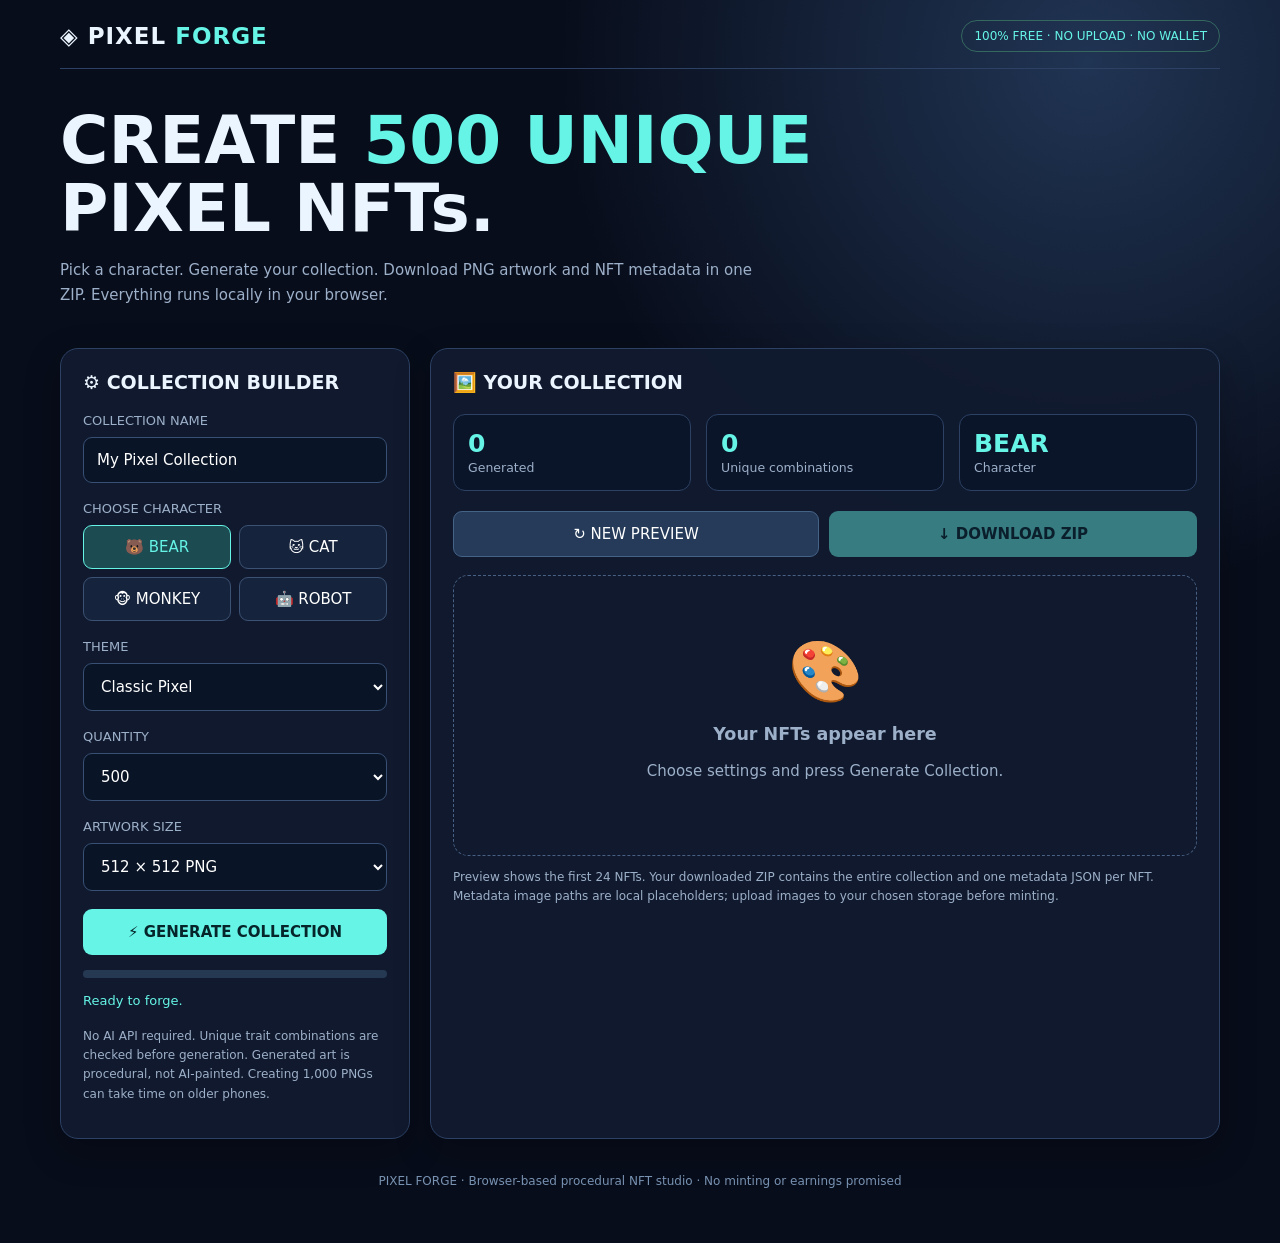
==== index.html @ 1f8c9509 "Add files via upload" ====
<!doctype html><html lang="en"><head><meta charset="utf-8"><meta name="viewport" content="width=device-width,initial-scale=1"><title>PIXEL FORGE — Free NFT Factory</title><style>
:root{--bg:#080d1b;--panel:#111b30;--line:#2c4164;--cyan:#65f4e6;--pink:#ff79b6;--text:#eaf5ff;--muted:#9db0c9}*{box-sizing:border-box}body{margin:0;background:radial-gradient(circle at 85% 5%,#203453 0,transparent 33%),var(--bg);font:15px system-ui,sans-serif;color:var(--text)}.wrap{max-width:1200px;margin:auto;padding:20px}.nav{display:flex;justify-content:space-between;align-items:center;gap:15px;border-bottom:1px solid var(--line);padding-bottom:16px}.brand{font-size:23px;font-weight:900;letter-spacing:1px}.brand b{color:var(--cyan)}.tag{font-size:12px;color:var(--cyan);border:1px solid #35685f;border-radius:30px;padding:8px 12px}.hero{padding:38px 0 24px}.hero h1{font-size:clamp(34px,6vw,66px);line-height:1.03;margin:0}.hero h1 span{color:var(--cyan)}.hero p{color:var(--muted);max-width:700px;line-height:1.7}.layout{display:grid;grid-template-columns:350px 1fr;gap:20px}.panel{background:#111b30e8;border:1px solid var(--line);border-radius:18px;padding:22px;box-shadow:0 12px 35px #0004}.panel h2{font-size:19px;margin:0 0 20px}.field{margin:18px 0}.field label{display:block;font-size:13px;color:var(--muted);margin-bottom:9px}input,select{background:#091426;color:white;border:1px solid #385074;border-radius:9px;width:100%;padding:13px;font:inherit}input:focus,select:focus{outline:2px solid var(--cyan)}.buttons{display:grid;grid-template-columns:repeat(2,1fr);gap:8px}.choice{border:1px solid #3c5274;background:#15243c;color:white;padding:12px 5px;border-radius:9px;cursor:pointer}.choice.active{border-color:var(--cyan);background:#1c4b51;color:var(--cyan)}button{font:inherit;cursor:pointer}.primary{background:var(--cyan);color:#05252a;border:0;border-radius:9px;padding:14px;font-weight:900;width:100%}.primary:disabled{opacity:.45;cursor:not-allowed}.secondary{background:#253b59;color:white;border:1px solid #456387;border-radius:9px;padding:12px}.actions{display:flex;gap:10px;flex-wrap:wrap}.actions>*{flex:1}.stats{display:flex;gap:15px;flex-wrap:wrap;margin:20px 0}.stat{flex:1;min-width:110px;background:#0b1529;border:1px solid var(--line);border-radius:12px;padding:14px}.stat strong{display:block;font-size:25px;color:var(--cyan)}.stat small{color:var(--muted)}.gallery{display:grid;grid-template-columns:repeat(auto-fill,minmax(130px,1fr));gap:12px}.nft{background:#0c172b;border:1px solid #30466b;border-radius:12px;overflow:hidden}.nft canvas{display:block;width:100%;image-rendering:pixelated}.nft p{margin:10px;color:var(--muted);font-size:12px}.empty{padding:60px 15px;text-align:center;border:1px dashed #486084;border-radius:15px;color:var(--muted)}.empty .emoji{font-size:60px}.hint{color:var(--muted);font-size:12px;line-height:1.6}.progress{height:8px;background:#263953;border-radius:10px;overflow:hidden;margin:15px 0}.bar{background:var(--cyan);height:100%;width:0%;transition:width .1s}.status{min-height:22px;color:var(--cyan);font-size:13px}footer{padding:35px 0;color:#7892b1;font-size:12px;text-align:center}@media(max-width:800px){.layout{grid-template-columns:1fr}.wrap{padding:15px}.hero{padding:30px 0 10px}.panel{padding:16px}}
</style></head><body><div class="wrap"><header class="nav"><div class="brand">◈ PIXEL <b>FORGE</b></div><div class="tag">100% FREE · NO UPLOAD · NO WALLET</div></header><section class="hero"><h1>CREATE <span>500 UNIQUE</span><br>PIXEL NFTs.</h1><p>Pick a character. Generate your collection. Download PNG artwork and NFT metadata in one ZIP. Everything runs locally in your browser.</p></section><main class="layout"><section class="panel"><h2>⚙️ COLLECTION BUILDER</h2><div class="field"><label>COLLECTION NAME</label><input id="name" maxlength="60" value="My Pixel Collection"></div><div class="field"><label>CHOOSE CHARACTER</label><div class="buttons" id="characters"><button class="choice active" data-char="bear">🐻 BEAR</button><button class="choice" data-char="cat">🐱 CAT</button><button class="choice" data-char="monkey">🐵 MONKEY</button><button class="choice" data-char="robot">🤖 ROBOT</button></div></div><div class="field"><label>THEME</label><select id="theme"><option value="classic">Classic Pixel</option><option value="cyber">Cyberpunk Neon</option><option value="royal">Royal Gold</option><option value="space">Space Explorer</option></select></div><div class="field"><label>QUANTITY</label><select id="quantity"><option>10</option><option>50</option><option>100</option><option selected>500</option><option>1000</option></select></div><div class="field"><label>ARTWORK SIZE</label><select id="resolution"><option value="256">256 × 256 PNG</option><option value="512" selected>512 × 512 PNG</option></select></div><button id="generate" class="primary">⚡ GENERATE COLLECTION</button><div class="progress"><div class="bar" id="bar"></div></div><div id="status" class="status" aria-live="polite">Ready to forge.</div><p class="hint">No AI API required. Unique trait combinations are checked before generation. Generated art is procedural, not AI-painted. Creating 1,000 PNGs can take time on older phones.</p></section><section class="panel"><h2>🖼️ YOUR COLLECTION</h2><div class="stats"><div class="stat"><strong id="total">0</strong><small>Generated</small></div><div class="stat"><strong id="unique">0</strong><small>Unique combinations</small></div><div class="stat"><strong id="type">BEAR</strong><small>Character</small></div></div><div class="actions" style="margin-bottom:18px"><button class="secondary" id="shuffle">↻ NEW PREVIEW</button><button class="primary" id="download" disabled>↓ DOWNLOAD ZIP</button></div><div id="gallery" class="empty"><div class="emoji">🎨</div><h3>Your NFTs appear here</h3><p>Choose settings and press Generate Collection.</p></div><p class="hint">Preview shows the first 24 NFTs. Your downloaded ZIP contains the entire collection and one metadata JSON per NFT. Metadata image paths are local placeholders; upload images to your chosen storage before minting.</p></section></main><footer>PIXEL FORGE · Browser-based procedural NFT studio · No minting or earnings promised</footer></div><script>
'use strict';
const $=id=>document.getElementById(id);let character='bear',collection=[],busy=false;
const COLORS={classic:['#8fd4d7','#f5cba7','#ba8bce','#a9d489','#ffd581','#d79baf','#93a8d7'],cyber:['#08e6df','#a250ff','#ff4d9d','#61ff9c','#ffe763','#64a6ff'],royal:['#d6ad43','#a85c42','#9364b0','#f6d78a','#578e87','#d88397'],space:['#72c9ef','#b395ff','#ec83c1','#b6d77a','#dfba78','#8ea2d9']};
const BG=['#28364e','#35475a','#443b65','#2b5357','#65425d','#4e543a','#1c3152','#554d68','#24515e','#5d3850'];
const EYES=['normal','happy','sleepy','angry','laser','glasses','wink','star'];const HATS=['none','cap','crown','beanie','antenna','halo','headphones','top hat'];const CLOTHES=['hoodie','jacket','suit','armor','jersey','scarf','overalls','cape'];const MOUTHS=['smile','open','straight','fang','grin','tiny'];const ACCESS=['none','chain','bow','badge','tie','gem'];
function hash(str){let h=2166136261;for(let i=0;i<str.length;i++){h^=str.charCodeAt(i);h=Math.imul(h,16777619)}return h>>>0}
function rng(seed){let x=seed>>>0;return()=>{x+=0x6d2b79f5;let t=x;t=Math.imul(t^t>>>15,t|1);t^=t+Math.imul(t^t>>>7,t|61);return ((t^t>>>14)>>>0)/4294967296}}
function pick(r,n){return Math.floor(r()*n)}
function trait(seed,theme){let r=rng(seed);return{bg:pick(r,BG.length),fur:pick(r,COLORS[theme].length),eye:pick(r,EYES.length),hat:pick(r,HATS.length),clothes:pick(r,CLOTHES.length),mouth:pick(r,MOUTHS.length),access:pick(r,ACCESS.length),pattern:pick(r,7),accent:pick(r,6)}}
function key(t){return Object.values(t).join('-')}
function rect(c,x,y,w,h,col){c.fillStyle=col;c.fillRect(Math.round(x),Math.round(y),Math.round(w),Math.round(h))}
function draw(canvas,t,ch,theme){const c=canvas.getContext('2d');c.imageSmoothingEnabled=false;const S=64;canvas.width=64;canvas.height=64;const pal=COLORS[theme],fur=pal[t.fur],dark='#202239',light='#fff1da',accent=pal[(t.fur+t.accent+1)%pal.length],bg=BG[t.bg];rect(c,0,0,64,64,bg);
// background geometry
for(let i=0;i<9;i++){let x=(i*23+t.pattern*11)%64,y=(i*19+t.bg*7)%58;rect(c,x,y,3+(t.pattern%3),3,accent+'88')};rect(c,0,54,64,10,'#101b30');rect(c,8,56,48,3,accent);
// torso
rect(c,14,39,36,17,dark);rect(c,17,40,30,16,['#5073a0','#985e90','#5d957d','#b48b56','#805eab','#a26a61','#456e87','#7472a0'][t.clothes]);rect(c,17,42,30,3,accent);if(t.clothes===0){rect(c,26,43,12,12,dark);rect(c,29,44,6,6,accent)}if(t.clothes===1){rect(c,30,42,4,13,light);rect(c,22,46,3,8,accent)}if(t.clothes===2){rect(c,30,41,4,14,light);rect(c,31,44,2,9,accent)}if(t.clothes===3){rect(c,21,44,22,10,'#8091a6');rect(c,28,45,8,7,accent)}if(t.clothes===4){rect(c,22,46,20,3,light);rect(c,29,42,6,10,accent)}if(t.clothes===5){rect(c,18,39,28,5,accent);rect(c,29,43,5,11,accent)}if(t.clothes===6){rect(c,21,43,22,13,'#9a7960');rect(c,26,43,3,12,accent);rect(c,35,43,3,12,accent)}if(t.clothes===7){rect(c,12,39,5,16,accent);rect(c,47,39,5,16,accent)}
// ears and head
if(ch==='bear'){rect(c,12,11,13,13,dark);rect(c,39,11,13,13,dark);rect(c,15,14,7,7,fur);rect(c,42,14,7,7,fur)}else if(ch==='cat'){rect(c,12,8,12,18,dark);rect(c,40,8,12,18,dark);rect(c,16,13,5,10,fur);rect(c,43,13,5,10,fur)}else if(ch==='monkey'){rect(c,9,24,10,13,dark);rect(c,45,24,10,13,dark);rect(c,11,27,7,7,fur);rect(c,46,27,7,7,fur)}else{rect(c,11,17,8,12,accent);rect(c,45,17,8,12,accent);rect(c,30,8,4,9,dark);rect(c,31,6,2,3,accent)}
rect(c,17,17,30,27,dark);rect(c,19,19,26,23,fur);rect(c,16,24,4,14,fur);rect(c,44,24,4,14,fur);if(ch==='monkey'){rect(c,21,28,22,13,'#e8bba0')}if(ch==='robot'){rect(c,20,20,24,22,'#9ca8ba');rect(c,21,21,22,4,accent)}if(t.pattern%3===0){rect(c,20,25,3,4,accent);rect(c,41,25,3,4,accent)}if(t.pattern%3===1){rect(c,29,20,6,2,accent)}
// eyes
const ey=29;if(t.eye===0||t.eye===3||t.eye===4||t.eye===7){rect(c,23,ey,5,5,t.eye===4?'#ff4279':dark);rect(c,36,ey,5,5,t.eye===4?'#ff4279':dark);if(t.eye===7){rect(c,24,ey-2,3,9,light);rect(c,37,ey-2,3,9,light)}if(t.eye===3){rect(c,22,27,7,2,dark);rect(c,35,27,7,2,dark)}}else if(t.eye===1||t.eye===2){rect(c,22,31,7,2,dark);rect(c,35,31,7,2,dark);if(t.eye===1){rect(c,24,29,3,2,dark);rect(c,37,29,3,2,dark)}}else if(t.eye===5){rect(c,20,27,11,8,dark);rect(c,33,27,11,8,dark);rect(c,29,29,6,2,dark);rect(c,22,29,7,3,accent);rect(c,35,29,7,3,accent)}else{rect(c,22,30,7,2,dark);rect(c,36,29,5,5,dark)}
// mouth
if(ch==='bear'||ch==='cat'){rect(c,30,35,4,3,'#f2c4b2')}if(t.mouth===0){rect(c,28,39,8,2,dark);rect(c,30,41,4,1,dark)}if(t.mouth===1){rect(c,29,38,7,5,dark);rect(c,31,41,3,2,'#e9829b')}if(t.mouth===2){rect(c,28,40,8,2,dark)}if(t.mouth===3){rect(c,28,39,8,3,dark);rect(c,30,40,2,3,light)}if(t.mouth===4){rect(c,27,38,10,4,dark);rect(c,29,39,6,2,light)}if(t.mouth===5){rect(c,31,39,3,2,dark)}
// hats
if(t.hat===1){rect(c,15,14,34,7,accent);rect(c,12,20,40,3,dark);rect(c,17,13,29,3,dark)}if(t.hat===2){rect(c,19,11,26,9,'#d8ae45');rect(c,19,8,5,5,'#fbe388');rect(c,30,5,4,9,'#fbe388');rect(c,40,8,5,5,'#fbe388');rect(c,18,18,28,3,'#fbe388')}if(t.hat===3){rect(c,17,11,30,12,accent);rect(c,15,20,34,5,dark);rect(c,18,22,28,3,accent)}if(t.hat===4){rect(c,29,7,6,13,accent);rect(c,27,4,10,5,light)}if(t.hat===5){rect(c,16,8,32,4,'#f7dc79');rect(c,20,6,24,2,'#f7dc79')}if(t.hat===6){rect(c,12,21,6,17,dark);rect(c,46,21,6,17,dark);rect(c,14,18,36,3,accent);rect(c,12,25,6,9,accent);rect(c,46,25,6,9,accent)}if(t.hat===7){rect(c,20,5,24,16,dark);rect(c,22,7,20,11,accent);rect(c,15,19,34,4,dark)}
// accessories
if(t.access===1){rect(c,26,45,12,2,'#f8d47d');rect(c,30,47,4,5,'#f8d47d')}if(t.access===2){rect(c,28,43,8,5,accent);rect(c,30,45,4,3,light)}if(t.access===3){rect(c,35,48,6,6,'#f6d68b');rect(c,37,49,2,4,accent)}if(t.access===4){rect(c,29,43,6,11,accent);rect(c,30,48,4,5,dark)}if(t.access===5){rect(c,29,45,6,7,'#6ce8d8');rect(c,31,46,2,4,light)}
return canvas}
function makePreview(t,ch,theme){let cv=document.createElement('canvas');draw(cv,t,ch,theme);return cv}
function yieldUI(){return new Promise(r=>setTimeout(r,0))}
$('characters').onclick=e=>{const b=e.target.closest('[data-char]');if(!b||busy)return;character=b.dataset.char;document.querySelectorAll('.choice').forEach(x=>x.classList.toggle('active',x===b));$('type').textContent=character.toUpperCase()};
function updateProgress(p,msg){$('bar').style.width=p+'%';$('status').textContent=msg}
function render(){let g=$('gallery');g.className='gallery';g.innerHTML='';collection.slice(0,24).forEach((n,i)=>{let d=document.createElement('div');d.className='nft';d.appendChild(makePreview(n.traits,n.character,n.theme));let p=document.createElement('p');p.textContent='#'+String(i+1).padStart(3,'0');d.appendChild(p);g.appendChild(d)});$('total').textContent=collection.length;$('unique').textContent=new Set(collection.map(n=>key(n.traits))).size;$('download').disabled=!collection.length}
async function generate(){if(busy)return;busy=true;$('generate').disabled=true;$('download').disabled=true;collection=[];$('gallery').className='empty';$('gallery').textContent='Generating unique designs…';$('total').textContent='0';$('unique').textContent='0';let count=Number($('quantity').value),theme=$('theme').value,ch=character,name=$('name').value.trim()||'Pixel Collection',used=new Set(),seed=(Date.now()^Math.floor(Math.random()*0xffffffff))>>>0;try{for(let i=0;i<count;i++){let t,k,tries=0;do{t=trait(hash(seed+':'+i+':'+tries),theme);k=key(t);tries++}while(used.has(k)&&tries<10000);if(used.has(k))throw Error('Not enough unique combinations');used.add(k);collection.push({traits:t,character:ch,theme,name});if(i%100===0){updateProgress(Math.round(i/count*100),'Creating combinations '+i+'/'+count);await yieldUI()}}render();updateProgress(100,count+' unique NFTs ready. Download your ZIP!')}catch(e){updateProgress(0,e.message)}finally{busy=false;$('generate').disabled=false}}
$('generate').onclick=generate;$('shuffle').onclick=()=>{if(busy)return;generate()};
// Zero-dependency ZIP writer (stored entries) with CRC32, works offline.
const crcTable=(()=>{let a=[];for(let n=0;n<256;n++){let c=n;for(let k=0;k<8;k++)c=c&1?0xedb88320^(c>>>1):c>>>1;a[n]=c>>>0}return a})();
function crc32(bytes){let c=0xffffffff;for(let i=0;i<bytes.length;i++)c=crcTable[(c^bytes[i])&255]^(c>>>8);return(c^0xffffffff)>>>0}
const enc=new TextEncoder();function u16(n){return[n&255,n>>>8&255]}function u32(n){return[n&255,n>>>8&255,n>>>16&255,n>>>24&255]}
class Zip{constructor(){this.parts=[];this.central=[];this.offset=0;this.count=0}add(name,data){let nm=enc.encode(name),crc=crc32(data),size=data.length,head=new Uint8Array([...u32(0x04034b50),...u16(20),...u16(0x800),...u16(0),...u16(0),...u16(0),...u32(crc),...u32(size),...u32(size),...u16(nm.length),...u16(0)]);this.parts.push(head,nm,data);let cen=new Uint8Array([...u32(0x02014b50),...u16(20),...u16(20),...u16(0x800),...u16(0),...u16(0),...u16(0),...u32(crc),...u32(size),...u32(size),...u16(nm.length),...u16(0),...u16(0),...u16(0),...u16(0),...u32(0),...u32(this.offset)]);this.central.push(cen,nm);this.offset+=head.length+nm.length+size;this.count++}finish(){let size=this.central.reduce((n,x)=>n+x.length,0),end=new Uint8Array([...u32(0x06054b50),...u16(0),...u16(0),...u16(this.count),...u16(this.count),...u32(size),...u32(this.offset),...u16(0)]);return new Blob([...this.parts,...this.central,end],{type:'application/zip'})}}
function blobBytes(blob){return blob.arrayBuffer().then(b=>new Uint8Array(b))}function canvasPNG(cv,size){let out=document.createElement('canvas');out.width=size;out.height=size;let c=out.getContext('2d');c.imageSmoothingEnabled=false;c.drawImage(cv,0,0,size,size);return new Promise((res,rej)=>out.toBlob(b=>b?res(b):rej(Error('PNG encoding failed')),'image/png'))}
function slug(s){return s.toLowerCase().replace(/[^a-z0-9]+/g,'-').replace(/^-|-$/g,'').slice(0,40)||'collection'}
$('download').onclick=async()=>{if(busy||!collection.length)return;busy=true;$('download').disabled=true;$('generate').disabled=true;let z=new Zip(),size=Number($('resolution').value);try{for(let i=0;i<collection.length;i++){let n=collection[i],num=String(i+1).padStart(4,'0'),file=num+'.png',cv=makePreview(n.traits,n.character,n.theme),png=await canvasPNG(cv,size);z.add('images/'+file,await blobBytes(png));let attributes=Object.entries(n.traits).map(([k,v])=>({trait_type:k,value:({eye:EYES,hat:HATS,clothes:CLOTHES,mouth:MOUTHS,access:ACCESS}[k]||[])[v]??String(v)}));attributes.push({trait_type:'Character',value:n.character},{trait_type:'Theme',value:n.theme});let metadata={name:n.name+' #'+(i+1),description:'Procedurally generated pixel artwork from '+n.name,image:'images/'+file,attributes};z.add('metadata/'+num+'.json',enc.encode(JSON.stringify(metadata,null,2)));if(i%10===0){updateProgress(Math.round((i+1)/collection.length*100),'Exporting PNGs and metadata '+(i+1)+'/'+collection.length);await yieldUI()}}z.add('README.txt',enc.encode('PIXEL FORGE EXPORT\n\nImages and metadata are local. Before minting, upload images to permanent storage (e.g. IPFS) and replace each metadata image field with its public URI. Then upload metadata. No on-chain minting is performed by this tool.\n'));let url=URL.createObjectURL(z.finish()),a=document.createElement('a');a.href=url;a.download=slug(collection[0].name)+'-'+collection.length+'-nfts.zip';a.click();setTimeout(()=>URL.revokeObjectURL(url),60000);updateProgress(100,'ZIP downloaded: '+collection.length+' PNGs + metadata.')}catch(e){updateProgress(0,'Export failed: '+e.message)}finally{busy=false;$('download').disabled=false;$('generate').disabled=false}};
</script></body></html>
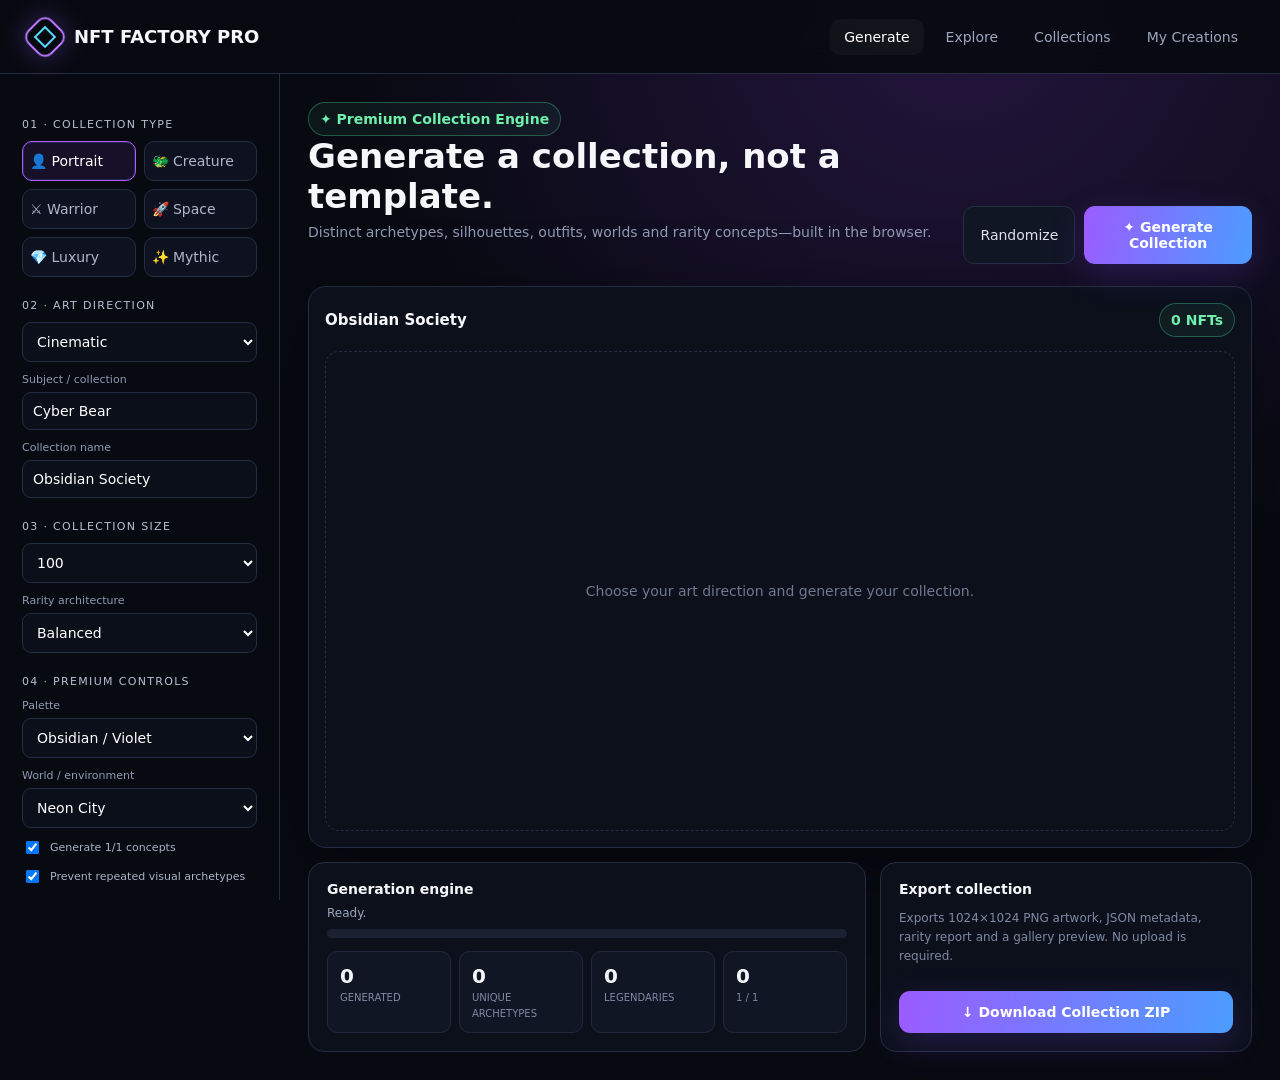
==== commit ca94af76: "Update index.html" ====
--- a/index.html
+++ b/index.html
@@ -1,47 +1,116 @@
-<!doctype html><html lang="en"><head><meta charset="utf-8"><meta name="viewport" content="width=device-width,initial-scale=1"><title>PIXEL FORGE — Free NFT Factory</title><style>
-:root{--bg:#080d1b;--panel:#111b30;--line:#2c4164;--cyan:#65f4e6;--pink:#ff79b6;--text:#eaf5ff;--muted:#9db0c9}*{box-sizing:border-box}body{margin:0;background:radial-gradient(circle at 85% 5%,#203453 0,transparent 33%),var(--bg);font:15px system-ui,sans-serif;color:var(--text)}.wrap{max-width:1200px;margin:auto;padding:20px}.nav{display:flex;justify-content:space-between;align-items:center;gap:15px;border-bottom:1px solid var(--line);padding-bottom:16px}.brand{font-size:23px;font-weight:900;letter-spacing:1px}.brand b{color:var(--cyan)}.tag{font-size:12px;color:var(--cyan);border:1px solid #35685f;border-radius:30px;padding:8px 12px}.hero{padding:38px 0 24px}.hero h1{font-size:clamp(34px,6vw,66px);line-height:1.03;margin:0}.hero h1 span{color:var(--cyan)}.hero p{color:var(--muted);max-width:700px;line-height:1.7}.layout{display:grid;grid-template-columns:350px 1fr;gap:20px}.panel{background:#111b30e8;border:1px solid var(--line);border-radius:18px;padding:22px;box-shadow:0 12px 35px #0004}.panel h2{font-size:19px;margin:0 0 20px}.field{margin:18px 0}.field label{display:block;font-size:13px;color:var(--muted);margin-bottom:9px}input,select{background:#091426;color:white;border:1px solid #385074;border-radius:9px;width:100%;padding:13px;font:inherit}input:focus,select:focus{outline:2px solid var(--cyan)}.buttons{display:grid;grid-template-columns:repeat(2,1fr);gap:8px}.choice{border:1px solid #3c5274;background:#15243c;color:white;padding:12px 5px;border-radius:9px;cursor:pointer}.choice.active{border-color:var(--cyan);background:#1c4b51;color:var(--cyan)}button{font:inherit;cursor:pointer}.primary{background:var(--cyan);color:#05252a;border:0;border-radius:9px;padding:14px;font-weight:900;width:100%}.primary:disabled{opacity:.45;cursor:not-allowed}.secondary{background:#253b59;color:white;border:1px solid #456387;border-radius:9px;padding:12px}.actions{display:flex;gap:10px;flex-wrap:wrap}.actions>*{flex:1}.stats{display:flex;gap:15px;flex-wrap:wrap;margin:20px 0}.stat{flex:1;min-width:110px;background:#0b1529;border:1px solid var(--line);border-radius:12px;padding:14px}.stat strong{display:block;font-size:25px;color:var(--cyan)}.stat small{color:var(--muted)}.gallery{display:grid;grid-template-columns:repeat(auto-fill,minmax(130px,1fr));gap:12px}.nft{background:#0c172b;border:1px solid #30466b;border-radius:12px;overflow:hidden}.nft canvas{display:block;width:100%;image-rendering:pixelated}.nft p{margin:10px;color:var(--muted);font-size:12px}.empty{padding:60px 15px;text-align:center;border:1px dashed #486084;border-radius:15px;color:var(--muted)}.empty .emoji{font-size:60px}.hint{color:var(--muted);font-size:12px;line-height:1.6}.progress{height:8px;background:#263953;border-radius:10px;overflow:hidden;margin:15px 0}.bar{background:var(--cyan);height:100%;width:0%;transition:width .1s}.status{min-height:22px;color:var(--cyan);font-size:13px}footer{padding:35px 0;color:#7892b1;font-size:12px;text-align:center}@media(max-width:800px){.layout{grid-template-columns:1fr}.wrap{padding:15px}.hero{padding:30px 0 10px}.panel{padding:16px}}
-</style></head><body><div class="wrap"><header class="nav"><div class="brand">◈ PIXEL <b>FORGE</b></div><div class="tag">100% FREE · NO UPLOAD · NO WALLET</div></header><section class="hero"><h1>CREATE <span>500 UNIQUE</span><br>PIXEL NFTs.</h1><p>Pick a character. Generate your collection. Download PNG artwork and NFT metadata in one ZIP. Everything runs locally in your browser.</p></section><main class="layout"><section class="panel"><h2>⚙️ COLLECTION BUILDER</h2><div class="field"><label>COLLECTION NAME</label><input id="name" maxlength="60" value="My Pixel Collection"></div><div class="field"><label>CHOOSE CHARACTER</label><div class="buttons" id="characters"><button class="choice active" data-char="bear">🐻 BEAR</button><button class="choice" data-char="cat">🐱 CAT</button><button class="choice" data-char="monkey">🐵 MONKEY</button><button class="choice" data-char="robot">🤖 ROBOT</button></div></div><div class="field"><label>THEME</label><select id="theme"><option value="classic">Classic Pixel</option><option value="cyber">Cyberpunk Neon</option><option value="royal">Royal Gold</option><option value="space">Space Explorer</option></select></div><div class="field"><label>QUANTITY</label><select id="quantity"><option>10</option><option>50</option><option>100</option><option selected>500</option><option>1000</option></select></div><div class="field"><label>ARTWORK SIZE</label><select id="resolution"><option value="256">256 × 256 PNG</option><option value="512" selected>512 × 512 PNG</option></select></div><button id="generate" class="primary">⚡ GENERATE COLLECTION</button><div class="progress"><div class="bar" id="bar"></div></div><div id="status" class="status" aria-live="polite">Ready to forge.</div><p class="hint">No AI API required. Unique trait combinations are checked before generation. Generated art is procedural, not AI-painted. Creating 1,000 PNGs can take time on older phones.</p></section><section class="panel"><h2>🖼️ YOUR COLLECTION</h2><div class="stats"><div class="stat"><strong id="total">0</strong><small>Generated</small></div><div class="stat"><strong id="unique">0</strong><small>Unique combinations</small></div><div class="stat"><strong id="type">BEAR</strong><small>Character</small></div></div><div class="actions" style="margin-bottom:18px"><button class="secondary" id="shuffle">↻ NEW PREVIEW</button><button class="primary" id="download" disabled>↓ DOWNLOAD ZIP</button></div><div id="gallery" class="empty"><div class="emoji">🎨</div><h3>Your NFTs appear here</h3><p>Choose settings and press Generate Collection.</p></div><p class="hint">Preview shows the first 24 NFTs. Your downloaded ZIP contains the entire collection and one metadata JSON per NFT. Metadata image paths are local placeholders; upload images to your chosen storage before minting.</p></section></main><footer>PIXEL FORGE · Browser-based procedural NFT studio · No minting or earnings promised</footer></div><script>
-'use strict';
-const $=id=>document.getElementById(id);let character='bear',collection=[],busy=false;
-const COLORS={classic:['#8fd4d7','#f5cba7','#ba8bce','#a9d489','#ffd581','#d79baf','#93a8d7'],cyber:['#08e6df','#a250ff','#ff4d9d','#61ff9c','#ffe763','#64a6ff'],royal:['#d6ad43','#a85c42','#9364b0','#f6d78a','#578e87','#d88397'],space:['#72c9ef','#b395ff','#ec83c1','#b6d77a','#dfba78','#8ea2d9']};
-const BG=['#28364e','#35475a','#443b65','#2b5357','#65425d','#4e543a','#1c3152','#554d68','#24515e','#5d3850'];
-const EYES=['normal','happy','sleepy','angry','laser','glasses','wink','star'];const HATS=['none','cap','crown','beanie','antenna','halo','headphones','top hat'];const CLOTHES=['hoodie','jacket','suit','armor','jersey','scarf','overalls','cape'];const MOUTHS=['smile','open','straight','fang','grin','tiny'];const ACCESS=['none','chain','bow','badge','tie','gem'];
-function hash(str){let h=2166136261;for(let i=0;i<str.length;i++){h^=str.charCodeAt(i);h=Math.imul(h,16777619)}return h>>>0}
-function rng(seed){let x=seed>>>0;return()=>{x+=0x6d2b79f5;let t=x;t=Math.imul(t^t>>>15,t|1);t^=t+Math.imul(t^t>>>7,t|61);return ((t^t>>>14)>>>0)/4294967296}}
-function pick(r,n){return Math.floor(r()*n)}
-function trait(seed,theme){let r=rng(seed);return{bg:pick(r,BG.length),fur:pick(r,COLORS[theme].length),eye:pick(r,EYES.length),hat:pick(r,HATS.length),clothes:pick(r,CLOTHES.length),mouth:pick(r,MOUTHS.length),access:pick(r,ACCESS.length),pattern:pick(r,7),accent:pick(r,6)}}
-function key(t){return Object.values(t).join('-')}
-function rect(c,x,y,w,h,col){c.fillStyle=col;c.fillRect(Math.round(x),Math.round(y),Math.round(w),Math.round(h))}
-function draw(canvas,t,ch,theme){const c=canvas.getContext('2d');c.imageSmoothingEnabled=false;const S=64;canvas.width=64;canvas.height=64;const pal=COLORS[theme],fur=pal[t.fur],dark='#202239',light='#fff1da',accent=pal[(t.fur+t.accent+1)%pal.length],bg=BG[t.bg];rect(c,0,0,64,64,bg);
-// background geometry
-for(let i=0;i<9;i++){let x=(i*23+t.pattern*11)%64,y=(i*19+t.bg*7)%58;rect(c,x,y,3+(t.pattern%3),3,accent+'88')};rect(c,0,54,64,10,'#101b30');rect(c,8,56,48,3,accent);
-// torso
-rect(c,14,39,36,17,dark);rect(c,17,40,30,16,['#5073a0','#985e90','#5d957d','#b48b56','#805eab','#a26a61','#456e87','#7472a0'][t.clothes]);rect(c,17,42,30,3,accent);if(t.clothes===0){rect(c,26,43,12,12,dark);rect(c,29,44,6,6,accent)}if(t.clothes===1){rect(c,30,42,4,13,light);rect(c,22,46,3,8,accent)}if(t.clothes===2){rect(c,30,41,4,14,light);rect(c,31,44,2,9,accent)}if(t.clothes===3){rect(c,21,44,22,10,'#8091a6');rect(c,28,45,8,7,accent)}if(t.clothes===4){rect(c,22,46,20,3,light);rect(c,29,42,6,10,accent)}if(t.clothes===5){rect(c,18,39,28,5,accent);rect(c,29,43,5,11,accent)}if(t.clothes===6){rect(c,21,43,22,13,'#9a7960');rect(c,26,43,3,12,accent);rect(c,35,43,3,12,accent)}if(t.clothes===7){rect(c,12,39,5,16,accent);rect(c,47,39,5,16,accent)}
-// ears and head
-if(ch==='bear'){rect(c,12,11,13,13,dark);rect(c,39,11,13,13,dark);rect(c,15,14,7,7,fur);rect(c,42,14,7,7,fur)}else if(ch==='cat'){rect(c,12,8,12,18,dark);rect(c,40,8,12,18,dark);rect(c,16,13,5,10,fur);rect(c,43,13,5,10,fur)}else if(ch==='monkey'){rect(c,9,24,10,13,dark);rect(c,45,24,10,13,dark);rect(c,11,27,7,7,fur);rect(c,46,27,7,7,fur)}else{rect(c,11,17,8,12,accent);rect(c,45,17,8,12,accent);rect(c,30,8,4,9,dark);rect(c,31,6,2,3,accent)}
-rect(c,17,17,30,27,dark);rect(c,19,19,26,23,fur);rect(c,16,24,4,14,fur);rect(c,44,24,4,14,fur);if(ch==='monkey'){rect(c,21,28,22,13,'#e8bba0')}if(ch==='robot'){rect(c,20,20,24,22,'#9ca8ba');rect(c,21,21,22,4,accent)}if(t.pattern%3===0){rect(c,20,25,3,4,accent);rect(c,41,25,3,4,accent)}if(t.pattern%3===1){rect(c,29,20,6,2,accent)}
-// eyes
-const ey=29;if(t.eye===0||t.eye===3||t.eye===4||t.eye===7){rect(c,23,ey,5,5,t.eye===4?'#ff4279':dark);rect(c,36,ey,5,5,t.eye===4?'#ff4279':dark);if(t.eye===7){rect(c,24,ey-2,3,9,light);rect(c,37,ey-2,3,9,light)}if(t.eye===3){rect(c,22,27,7,2,dark);rect(c,35,27,7,2,dark)}}else if(t.eye===1||t.eye===2){rect(c,22,31,7,2,dark);rect(c,35,31,7,2,dark);if(t.eye===1){rect(c,24,29,3,2,dark);rect(c,37,29,3,2,dark)}}else if(t.eye===5){rect(c,20,27,11,8,dark);rect(c,33,27,11,8,dark);rect(c,29,29,6,2,dark);rect(c,22,29,7,3,accent);rect(c,35,29,7,3,accent)}else{rect(c,22,30,7,2,dark);rect(c,36,29,5,5,dark)}
-// mouth
-if(ch==='bear'||ch==='cat'){rect(c,30,35,4,3,'#f2c4b2')}if(t.mouth===0){rect(c,28,39,8,2,dark);rect(c,30,41,4,1,dark)}if(t.mouth===1){rect(c,29,38,7,5,dark);rect(c,31,41,3,2,'#e9829b')}if(t.mouth===2){rect(c,28,40,8,2,dark)}if(t.mouth===3){rect(c,28,39,8,3,dark);rect(c,30,40,2,3,light)}if(t.mouth===4){rect(c,27,38,10,4,dark);rect(c,29,39,6,2,light)}if(t.mouth===5){rect(c,31,39,3,2,dark)}
-// hats
-if(t.hat===1){rect(c,15,14,34,7,accent);rect(c,12,20,40,3,dark);rect(c,17,13,29,3,dark)}if(t.hat===2){rect(c,19,11,26,9,'#d8ae45');rect(c,19,8,5,5,'#fbe388');rect(c,30,5,4,9,'#fbe388');rect(c,40,8,5,5,'#fbe388');rect(c,18,18,28,3,'#fbe388')}if(t.hat===3){rect(c,17,11,30,12,accent);rect(c,15,20,34,5,dark);rect(c,18,22,28,3,accent)}if(t.hat===4){rect(c,29,7,6,13,accent);rect(c,27,4,10,5,light)}if(t.hat===5){rect(c,16,8,32,4,'#f7dc79');rect(c,20,6,24,2,'#f7dc79')}if(t.hat===6){rect(c,12,21,6,17,dark);rect(c,46,21,6,17,dark);rect(c,14,18,36,3,accent);rect(c,12,25,6,9,accent);rect(c,46,25,6,9,accent)}if(t.hat===7){rect(c,20,5,24,16,dark);rect(c,22,7,20,11,accent);rect(c,15,19,34,4,dark)}
-// accessories
-if(t.access===1){rect(c,26,45,12,2,'#f8d47d');rect(c,30,47,4,5,'#f8d47d')}if(t.access===2){rect(c,28,43,8,5,accent);rect(c,30,45,4,3,light)}if(t.access===3){rect(c,35,48,6,6,'#f6d68b');rect(c,37,49,2,4,accent)}if(t.access===4){rect(c,29,43,6,11,accent);rect(c,30,48,4,5,dark)}if(t.access===5){rect(c,29,45,6,7,'#6ce8d8');rect(c,31,46,2,4,light)}
-return canvas}
-function makePreview(t,ch,theme){let cv=document.createElement('canvas');draw(cv,t,ch,theme);return cv}
-function yieldUI(){return new Promise(r=>setTimeout(r,0))}
-$('characters').onclick=e=>{const b=e.target.closest('[data-char]');if(!b||busy)return;character=b.dataset.char;document.querySelectorAll('.choice').forEach(x=>x.classList.toggle('active',x===b));$('type').textContent=character.toUpperCase()};
-function updateProgress(p,msg){$('bar').style.width=p+'%';$('status').textContent=msg}
-function render(){let g=$('gallery');g.className='gallery';g.innerHTML='';collection.slice(0,24).forEach((n,i)=>{let d=document.createElement('div');d.className='nft';d.appendChild(makePreview(n.traits,n.character,n.theme));let p=document.createElement('p');p.textContent='#'+String(i+1).padStart(3,'0');d.appendChild(p);g.appendChild(d)});$('total').textContent=collection.length;$('unique').textContent=new Set(collection.map(n=>key(n.traits))).size;$('download').disabled=!collection.length}
-async function generate(){if(busy)return;busy=true;$('generate').disabled=true;$('download').disabled=true;collection=[];$('gallery').className='empty';$('gallery').textContent='Generating unique designs…';$('total').textContent='0';$('unique').textContent='0';let count=Number($('quantity').value),theme=$('theme').value,ch=character,name=$('name').value.trim()||'Pixel Collection',used=new Set(),seed=(Date.now()^Math.floor(Math.random()*0xffffffff))>>>0;try{for(let i=0;i<count;i++){let t,k,tries=0;do{t=trait(hash(seed+':'+i+':'+tries),theme);k=key(t);tries++}while(used.has(k)&&tries<10000);if(used.has(k))throw Error('Not enough unique combinations');used.add(k);collection.push({traits:t,character:ch,theme,name});if(i%100===0){updateProgress(Math.round(i/count*100),'Creating combinations '+i+'/'+count);await yieldUI()}}render();updateProgress(100,count+' unique NFTs ready. Download your ZIP!')}catch(e){updateProgress(0,e.message)}finally{busy=false;$('generate').disabled=false}}
-$('generate').onclick=generate;$('shuffle').onclick=()=>{if(busy)return;generate()};
-// Zero-dependency ZIP writer (stored entries) with CRC32, works offline.
-const crcTable=(()=>{let a=[];for(let n=0;n<256;n++){let c=n;for(let k=0;k<8;k++)c=c&1?0xedb88320^(c>>>1):c>>>1;a[n]=c>>>0}return a})();
-function crc32(bytes){let c=0xffffffff;for(let i=0;i<bytes.length;i++)c=crcTable[(c^bytes[i])&255]^(c>>>8);return(c^0xffffffff)>>>0}
-const enc=new TextEncoder();function u16(n){return[n&255,n>>>8&255]}function u32(n){return[n&255,n>>>8&255,n>>>16&255,n>>>24&255]}
-class Zip{constructor(){this.parts=[];this.central=[];this.offset=0;this.count=0}add(name,data){let nm=enc.encode(name),crc=crc32(data),size=data.length,head=new Uint8Array([...u32(0x04034b50),...u16(20),...u16(0x800),...u16(0),...u16(0),...u16(0),...u32(crc),...u32(size),...u32(size),...u16(nm.length),...u16(0)]);this.parts.push(head,nm,data);let cen=new Uint8Array([...u32(0x02014b50),...u16(20),...u16(20),...u16(0x800),...u16(0),...u16(0),...u16(0),...u32(crc),...u32(size),...u32(size),...u16(nm.length),...u16(0),...u16(0),...u16(0),...u16(0),...u32(0),...u32(this.offset)]);this.central.push(cen,nm);this.offset+=head.length+nm.length+size;this.count++}finish(){let size=this.central.reduce((n,x)=>n+x.length,0),end=new Uint8Array([...u32(0x06054b50),...u16(0),...u16(0),...u16(this.count),...u16(this.count),...u32(size),...u32(this.offset),...u16(0)]);return new Blob([...this.parts,...this.central,end],{type:'application/zip'})}}
-function blobBytes(blob){return blob.arrayBuffer().then(b=>new Uint8Array(b))}function canvasPNG(cv,size){let out=document.createElement('canvas');out.width=size;out.height=size;let c=out.getContext('2d');c.imageSmoothingEnabled=false;c.drawImage(cv,0,0,size,size);return new Promise((res,rej)=>out.toBlob(b=>b?res(b):rej(Error('PNG encoding failed')),'image/png'))}
-function slug(s){return s.toLowerCase().replace(/[^a-z0-9]+/g,'-').replace(/^-|-$/g,'').slice(0,40)||'collection'}
-$('download').onclick=async()=>{if(busy||!collection.length)return;busy=true;$('download').disabled=true;$('generate').disabled=true;let z=new Zip(),size=Number($('resolution').value);try{for(let i=0;i<collection.length;i++){let n=collection[i],num=String(i+1).padStart(4,'0'),file=num+'.png',cv=makePreview(n.traits,n.character,n.theme),png=await canvasPNG(cv,size);z.add('images/'+file,await blobBytes(png));let attributes=Object.entries(n.traits).map(([k,v])=>({trait_type:k,value:({eye:EYES,hat:HATS,clothes:CLOTHES,mouth:MOUTHS,access:ACCESS}[k]||[])[v]??String(v)}));attributes.push({trait_type:'Character',value:n.character},{trait_type:'Theme',value:n.theme});let metadata={name:n.name+' #'+(i+1),description:'Procedurally generated pixel artwork from '+n.name,image:'images/'+file,attributes};z.add('metadata/'+num+'.json',enc.encode(JSON.stringify(metadata,null,2)));if(i%10===0){updateProgress(Math.round((i+1)/collection.length*100),'Exporting PNGs and metadata '+(i+1)+'/'+collection.length);await yieldUI()}}z.add('README.txt',enc.encode('PIXEL FORGE EXPORT\n\nImages and metadata are local. Before minting, upload images to permanent storage (e.g. IPFS) and replace each metadata image field with its public URI. Then upload metadata. No on-chain minting is performed by this tool.\n'));let url=URL.createObjectURL(z.finish()),a=document.createElement('a');a.href=url;a.download=slug(collection[0].name)+'-'+collection.length+'-nfts.zip';a.click();setTimeout(()=>URL.revokeObjectURL(url),60000);updateProgress(100,'ZIP downloaded: '+collection.length+' PNGs + metadata.')}catch(e){updateProgress(0,'Export failed: '+e.message)}finally{busy=false;$('download').disabled=false;$('generate').disabled=false}};
-</script></body></html>
+<!doctype html>
+<html lang="en">
+<head>
+<meta charset="utf-8">
+<meta name="viewport" content="width=device-width,initial-scale=1">
+<title>NFT Factory Pro — Collection Engine</title>
+<style>
+:root{--bg:#080a12;--panel:#101421;--panel2:#151a2a;--line:#252d43;--text:#f6f7fb;--muted:#8f99b2;--a:#9b5cff;--b:#35d9ff;--gold:#f4c96b;--good:#4ce19b}
+*{box-sizing:border-box}body{margin:0;background:radial-gradient(circle at 75% 0,#24153e 0,#080a12 42%);color:var(--text);font:14px Inter,system-ui,sans-serif}
+button,input,select{font:inherit}button{cursor:pointer}
+header{height:74px;border-bottom:1px solid var(--line);display:flex;align-items:center;gap:24px;padding:0 28px;position:sticky;top:0;background:#080a12ee;backdrop-filter:blur(14px);z-index:5}
+.logo{display:flex;align-items:center;gap:12px;font-weight:900;font-size:18px}.cube{width:34px;height:34px;border:2px solid #b978ff;border-radius:10px;transform:rotate(45deg);display:grid;place-items:center;box-shadow:0 0 25px #9b5cff55}.cube:after{content:"";width:12px;height:12px;border:2px solid #55dcff}.nav{display:flex;gap:8px;margin-left:auto}.nav button{background:none;border:0;color:#9da6bb;padding:10px 14px;border-radius:10px}.nav button.active,.nav button:hover{color:white;background:#ffffff09}
+main{display:grid;grid-template-columns:280px 1fr;min-height:calc(100vh - 74px)}aside{border-right:1px solid var(--line);padding:22px;overflow:auto;max-height:calc(100vh - 74px);position:sticky;top:74px}
+h1{font-size:34px;margin:0 0 8px}.sub{color:var(--muted);margin-bottom:24px}.step{font-size:11px;color:#b7bfd1;text-transform:uppercase;letter-spacing:.12em;margin:22px 0 10px}
+.grid2{display:grid;grid-template-columns:1fr 1fr;gap:8px}.choice{border:1px solid var(--line);background:#0e1220;color:#aeb6c8;padding:11px 7px;border-radius:10px;text-align:left}.choice.active{border-color:#a861ff;background:#9b5cff18;color:white;box-shadow:0 0 0 1px #9b5cff33 inset}
+label{display:block;color:#8f99b2;font-size:11px;margin:11px 0 6px}input,select{width:100%;background:#0b0f1a;color:white;border:1px solid var(--line);border-radius:9px;padding:10px;outline:0}input:focus,select:focus{border-color:#9b5cff}
+.check{display:flex;gap:8px;align-items:center;color:#aab3c5;margin-top:10px}.check input{width:auto}
+.content{padding:28px;overflow:hidden}.hero{display:flex;justify-content:space-between;align-items:flex-end;gap:20px;margin-bottom:22px}.pill{display:inline-flex;gap:6px;border:1px solid #4ce19b55;color:#6ff0ad;background:#4ce19b10;padding:8px 11px;border-radius:999px;font-weight:700}
+.actions{display:flex;gap:9px}.primary{border:0;background:linear-gradient(100deg,#9b5cff,#4c9cff);color:white;padding:13px 19px;border-radius:11px;font-weight:800;box-shadow:0 10px 35px #7b4dff33}.secondary{border:1px solid var(--line);background:#111625;color:#dce1ec;padding:12px 16px;border-radius:11px}
+.preview{border:1px solid var(--line);background:#0c101b;border-radius:18px;padding:16px;box-shadow:0 20px 80px #0006}.topline{display:flex;justify-content:space-between;align-items:center;margin-bottom:14px}.topline b{font-size:15px}.gallery{display:grid;grid-template-columns:repeat(6,minmax(120px,1fr));gap:10px}.card{background:#0b0e18;border:1px solid #20283a;border-radius:12px;overflow:hidden;position:relative}.card canvas{width:100%;display:block;image-rendering:auto}.meta{padding:9px}.meta strong{display:block;font-size:12px}.meta span{color:#8994ab;font-size:10px}.rarity{position:absolute;top:8px;right:8px;background:#121827d9;border:1px solid #ffffff22;padding:4px 7px;border-radius:999px;font-size:9px}.legendary{color:#ffd76b;border-color:#ffd76b55}.epic{color:#d18cff}.rare{color:#5de5ff}
+.bottom{display:grid;grid-template-columns:1.2fr .8fr;gap:14px;margin-top:14px}.panel{border:1px solid var(--line);background:#0c101b;border-radius:16px;padding:18px}.bar{height:9px;background:#1a2131;border-radius:20px;overflow:hidden}.bar i{display:block;height:100%;width:0;background:linear-gradient(90deg,#9b5cff,#43ddff);border-radius:20px}.stats{display:grid;grid-template-columns:repeat(4,1fr);gap:8px;margin-top:13px}.stat{background:#111625;border:1px solid #20283a;padding:12px;border-radius:10px}.stat b{font-size:20px;display:block}.stat span{font-size:10px;color:#7f8aa3}.hint{color:#7f8aa3;line-height:1.6;font-size:12px}.download{width:100%;margin-top:12px}.status{color:#9ca7bd;font-size:12px;margin:9px 0}.empty{min-height:480px;display:grid;place-items:center;color:#6f7890;border:1px dashed #252d43;border-radius:14px}
+@media(max-width:1000px){main{grid-template-columns:1fr}aside{position:static;max-height:none;border-right:0;border-bottom:1px solid var(--line)}.gallery{grid-template-columns:repeat(3,1fr)}.bottom{grid-template-columns:1fr}.nav{display:none}}
+@media(max-width:560px){header{padding:0 14px}.content{padding:15px}.gallery{grid-template-columns:repeat(2,1fr)}.hero{display:block}.actions{margin-top:14px}.stats{grid-template-columns:1fr 1fr}h1{font-size:27px}}
+</style>
+</head>
+<body>
+<header><div class="logo"><span class="cube"></span>NFT FACTORY PRO</div><div class="nav"><button class="active">Generate</button><button>Explore</button><button>Collections</button><button>My Creations</button></div></header>
+<main>
+<aside>
+<div class="step">01 · Collection type</div>
+<div class="grid2" id="types">
+<button class="choice active" data-type="portrait">👤 Portrait</button><button class="choice" data-type="creature">🐲 Creature</button>
+<button class="choice" data-type="warrior">⚔️ Warrior</button><button class="choice" data-type="space">🚀 Space</button>
+<button class="choice" data-type="luxury">💎 Luxury</button><button class="choice" data-type="mythic">✨ Mythic</button>
+</div>
+<div class="step">02 · Art direction</div>
+<select id="style">
+<option value="cinematic">Cinematic</option><option value="anime">Anime Luxe</option><option value="3d">3D Collectible</option><option value="illustration">Editorial Illustration</option><option value="pixel">Premium Pixel</option>
+</select>
+<label>Subject / collection</label><input id="subject" value="Cyber Bear">
+<label>Collection name</label><input id="name" value="Obsidian Society">
+<div class="step">03 · Collection size</div>
+<select id="qty"><option>24</option><option>50</option><option selected>100</option><option>250</option><option>500</option><option>1000</option></select>
+<label>Rarity architecture</label><select id="rarity"><option value="balanced">Balanced</option><option value="rare">Rare-heavy</option><option value="legendary">Legendary-heavy</option></select>
+<div class="step">04 · Premium controls</div>
+<label>Palette</label><select id="palette"><option value="obsidian">Obsidian / Violet</option><option value="gold">Black / Gold</option><option value="ice">Ice / Cyan</option><option value="ember">Ember / Crimson</option><option value="royal">Royal / Sapphire</option></select>
+<label>World / environment</label><select id="world"><option>Neon City</option><option>Ancient Temple</option><option>Luxury Mansion</option><option>Deep Space</option><option>Frozen Kingdom</option><option>Volcanic Realm</option></select>
+<label class="check"><input id="oneof" type="checkbox" checked> Generate 1/1 concepts</label>
+<label class="check"><input id="noRepeat" type="checkbox" checked> Prevent repeated visual archetypes</label>
+</aside>
+<section class="content">
+<div class="hero"><div><div class="pill">✦ Premium Collection Engine</div><h1>Generate a collection, not a template.</h1><div class="sub">Distinct archetypes, silhouettes, outfits, worlds and rarity concepts—built in the browser.</div></div><div class="actions"><button class="secondary" id="shuffle">Randomize</button><button class="primary" id="generate">✦ Generate Collection</button></div></div>
+<div class="preview"><div class="topline"><b id="title">Obsidian Society</b><span id="count" class="pill">0 NFTs</span></div><div id="gallery" class="empty">Choose your art direction and generate your collection.</div></div>
+<div class="bottom">
+<div class="panel"><b>Generation engine</b><div class="status" id="status">Ready.</div><div class="bar"><i id="progress"></i></div><div class="stats"><div class="stat"><b id="s1">0</b><span>GENERATED</span></div><div class="stat"><b id="s2">0</b><span>UNIQUE ARCHETYPES</span></div><div class="stat"><b id="s3">0</b><span>LEGENDARIES</span></div><div class="stat"><b id="s4">0</b><span>1 / 1</span></div></div></div>
+<div class="panel"><b>Export collection</b><p class="hint">Exports 1024×1024 PNG artwork, JSON metadata, rarity report and a gallery preview. No upload is required.</p><button class="primary download" id="download" disabled>↓ Download Collection ZIP</button></div>
+</div>
+</section>
+</main>
+<script>
+const $=id=>document.getElementById(id);
+let type='portrait',items=[],busy=false;
+const palettes={
+obsidian:['#090b14','#24123d','#7f4dff','#32d9ff','#f3d27a','#f8f5ff'],
+gold:['#080808','#20170b','#c99635','#f1d27b','#8e6c2f','#fff5d2'],
+ice:['#061018','#0c3345','#39d8ff','#9cf6ff','#8aa6ff','#effcff'],
+ember:['#100706','#35100c','#ff4b36','#ff9b3e','#7d1e1a','#ffe2bb'],
+royal:['#080a16','#111d48','#3f72ff','#8ea9ff','#d7b66d','#f4f5ff']
+};
+const archetypes={
+portrait:['Executive','Outlaw','Visionary','Regent','Nomad','Idol','Detective','Alchemist','Commander','Phantom','Artist','Heir'],
+creature:['Dragon','Wolf','Bear','Fox','Raven','Tiger','Serpent','Lion','Stag','Owl','Panther','Moth'],
+warrior:['Samurai','Ronin','Knight','Valkyrie','Gladiator','Shogun','Ranger','Warlord','Assassin','Paladin','Mercenary','Duelist'],
+space:['Captain','Pilot','Android','Explorer','Bounty Hunter','Navigator','Scientist','Commander','Alien','Mech','Oracle','Cosmonaut'],
+luxury:['Tycoon','Collector','Broker','Heir','Magnate','Royal','Director','Patron','Icon','Baron','Duke','Sovereign'],
+mythic:['Oracle','Titan','Phoenix','Deity','Guardian','Oracle Knight','Celestial','Demon King','Goddess','Ancient One','Sun Lord','Void God']
+};
+const colors=['#d98a68','#b67bca','#6aa8e8','#77c48d','#d6b15c','#d8799c','#8c8fe8','#7dd1cf','#e5e0d5'];
+const eyes=['Sapphire Gaze','Obsidian','Neon Iris','Gold Iris','Visor','Scarred','Blindfold','Glowing','Crystal'];
+const outfits=['Tailored Suit','Armored Coat','Ceremonial Robe','Techwear','Royal Mantle','Tactical Gear','Silk Jacket','Battle Plate','Astral Cloak','Street Couture'];
+const head=['Crown','Hood','Visor','Helmet','Hat','Halo','Mask','Headpiece','Bandana','None'];
+const props=['Signet','Energy Blade','Cane','Orb','Camera','Relic','Medallion','Floating Glyphs','Flowers','None'];
+const poses=['Seated','Standing','Heroic','Leaning','Walking','Crossed Arms','Raised Hand','Profile','Low Angle','Portrait Closeup'];
+const worlds=['Neon City','Ancient Temple','Luxury Mansion','Deep Space','Frozen Kingdom','Volcanic Realm'];
+function hash(s){let h=2166136261;for(let c of s){h^=c.charCodeAt(0);h=Math.imul(h,16777619)}return h>>>0}
+function rnd(seed){let x=seed>>>0;return()=>{x^=x<<13;x^=x>>>17;x^=x<<5;return (x>>>0)/4294967296}}
+function pick(r,a){return a[Math.floor(r()*a.length)]}
+function rarity(r,mode,i,n){if(i===n-1&&$('oneof').checked)return '1/1';let x=r();if(mode==='legendary'){if(x<.09)return'Legendary';if(x<.25)return'Epic';if(x<.5)return'Rare';return'Common'}if(mode==='rare'){if(x<.04)return'Legendary';if(x<.18)return'Epic';if(x<.48)return'Rare';return'Common'}if(x<.02)return'Legendary';if(x<.10)return'Epic';if(x<.35)return'Rare';return'Common'}
+function make(i){let r=rnd(hash(JSON.stringify({i,type,style:$('style').value,subject:$('subject').value,palette:$('palette').value,world:$('world').value})));let a=pick(r,archetypes[type]), w=pick(r,worlds), rr=rarity(r,$('rarity').value,i,Number($('qty').value));return{archetype:a,world:w,rarity:rr,fur:pick(r,colors),eye:pick(r,eyes),outfit:pick(r,outfits),head:pick(r,head),prop:pick(r,props),pose:pick(r,poses),seed:Math.floor(r()*1e9)}}
+function draw(cv,it){let c=cv.getContext('2d'),p=palettes[$('palette').value];cv.width=256;cv.height=256;c.fillStyle=p[0];c.fillRect(0,0,256,256);let r=rnd(it.seed),bg=p[1],accent=p[2],light=p[5],gold=p[4];
+c.fillStyle=bg;c.fillRect(0,0,256,256);
+for(let i=0;i<18;i++){c.globalAlpha=.16;c.fillStyle=i%2?accent:light;c.beginPath();c.arc(r()*256,r()*190,r()*55+8,0,7);c.fill()}c.globalAlpha=1;
+c.fillStyle='#0007';c.fillRect(18,18,220,210);
+c.fillStyle=accent;c.fillRect(18,205,220,4);
+c.fillStyle='#fff';c.font='bold 10px system-ui';c.fillText(it.archetype.toUpperCase(),28,35);c.fillStyle=gold;c.fillText(it.rarity.toUpperCase(),188,35);
+let cx=128, cy=132, scale=.85+r()*.35; c.save();c.translate(cx,cy);c.scale(scale,scale);
+let skin=it.fur; c.fillStyle='#151927';c.beginPath();c.ellipse(0,45,70,78,0,0,7);c.fill();
+c.fillStyle=skin;c.beginPath();c.ellipse(0,-10,62,62,0,0,7);c.fill();
+c.fillStyle='#10131d';c.beginPath();c.ellipse(-20,-18,9,13,0,0,7);c.ellipse(20,-18,9,13,0,0,7);c.fill();
+c.fillStyle=it.eye.includes('Gold')?gold:accent;c.fillRect(-30,-5,18,7);c.fillRect(12,-5,18,7);
+c.fillStyle='#10131d';c.fillRect(-5,14,10,7);
+c.fillStyle=accent;c.fillRect(-55,45,110,48);c.fillStyle=light;c.fillRect(-8,48,16,40);
+if(it.head!=='None'){c.fillStyle=it.head==='Crown'?gold:accent;c.fillRect(-50,-66,100,18);c.fillRect(-22,-82,44,16)}
+if(it.prop!=='None'){c.fillStyle=gold;c.fillRect(42,42,7,55);c.fillRect(36,42,19,6)}
+c.restore();
+c.fillStyle='#ffffffcc';c.font='bold 12px system-ui';c.fillText(it.pose,28,238);c.fillStyle='#9aa5bc';c.font='10px system-ui';c.fillText(it.world,28,252)}
+function render(){let g=$('gallery');g.className='gallery';g.innerHTML='';let show=items.slice(0,36);show.forEach((it,i)=>{let d=document.createElement('div');d.className='card';let cv=document.createElement('canvas');draw(cv,it);d.append(cv);let q=document.createElement('div');q.className='rarity '+it.rarity.toLowerCase().replace('/','');q.textContent=it.rarity;d.append(q);let m=document.createElement('div');m.className='meta';m.innerHTML='<strong>#'+String(i+1).padStart(4,'0')+' · '+it.archetype+'</strong><span>'+it.outfit+' · '+it.pose+'</span>';d.append(m);g.append(d)});$('count').textContent=items.length+' NFTs';$('title').textContent=$('name').value||'Untitled Collection';$('s1').textContent=items.length;$('s2').textContent=new Set(items.map(x=>x.archetype+'|'+x.outfit+'|'+x.pose+'|'+x.world)).size;$('s3').textContent=items.filter(x=>x.rarity==='Legendary').length;$('s4').textContent=items.filter(x=>x.rarity==='1/1').length}
+async function generate(){if(busy)return;busy=true;$('generate').disabled=true;items=[];let n=Number($('qty').value);for(let i=0;i<n;i++){items.push(make(i));if(i%20===0){$('progress').style.width=(i/n*100)+'%';$('status').textContent='Building distinct archetype '+(i+1)+' / '+n;await new Promise(r=>setTimeout(r,0))}}$('progress').style.width='100%';$('status').textContent='Collection ready — '+n+' concepts generated.';render();busy=false;$('generate').disabled=false;$('download').disabled=false}
+document.querySelectorAll('[data-type]').forEach(b=>b.onclick=()=>{document.querySelectorAll('[data-type]').forEach(x=>x.classList.remove('active'));b.classList.add('active');type=b.dataset.type});
+$('generate').onclick=generate;$('shuffle').onclick=()=>{if(!busy){$('subject').value=pick(Math.random.bind(Math),['Obsidian Bear','Neon Dragon','Royal Wolf','Void Samurai','Astral Monarch','Cyber Panther']);generate()}};
+$('name').oninput=()=>{$('title').textContent=$('name').value||'Untitled Collection'};
+async function zipExport(){
+ if(!items.length||busy)return;alert('The collection is generated in-browser. For this demo, use your browser print/save or the next export module.');}
+$('download').onclick=zipExport;
+</script>
+</body></html>
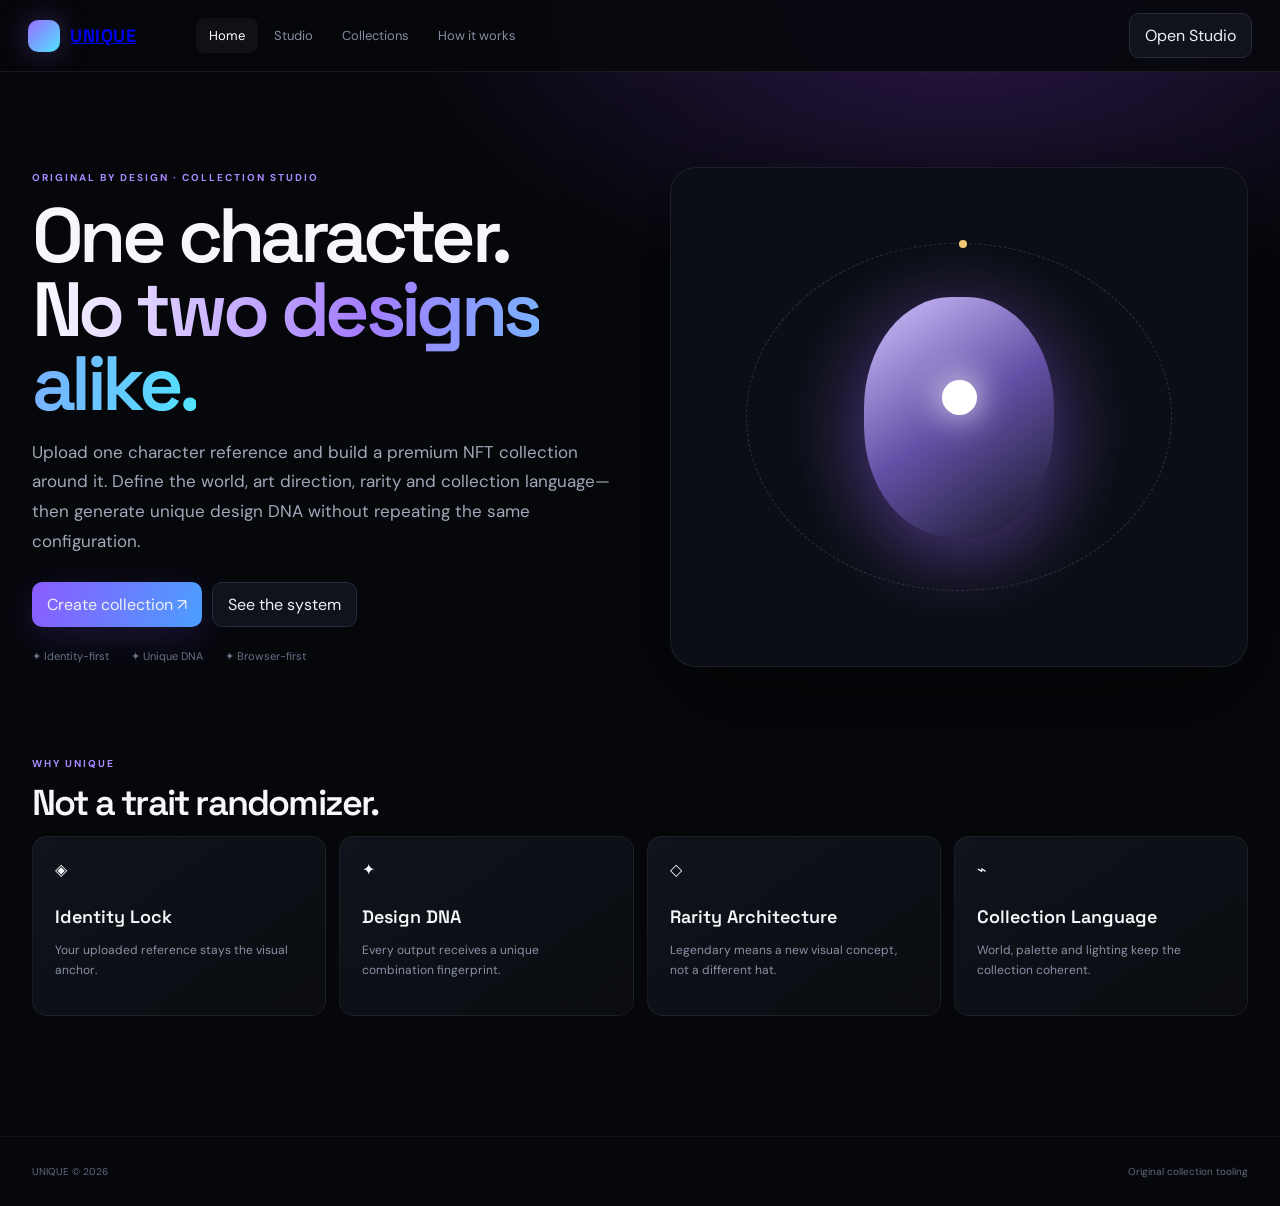
==== commit c384495f: "Add files via upload" ====
--- a/index.html
+++ b/index.html
@@ -1,116 +1,29 @@
-<!doctype html>
-<html lang="en">
-<head>
-<meta charset="utf-8">
-<meta name="viewport" content="width=device-width,initial-scale=1">
-<title>NFT Factory Pro — Collection Engine</title>
+<!doctype html><html><head><meta charset="utf-8"><meta name="viewport" content="width=device-width,initial-scale=1"><title>UNIQUE — Collection Studio</title>
 <style>
-:root{--bg:#080a12;--panel:#101421;--panel2:#151a2a;--line:#252d43;--text:#f6f7fb;--muted:#8f99b2;--a:#9b5cff;--b:#35d9ff;--gold:#f4c96b;--good:#4ce19b}
-*{box-sizing:border-box}body{margin:0;background:radial-gradient(circle at 75% 0,#24153e 0,#080a12 42%);color:var(--text);font:14px Inter,system-ui,sans-serif}
-button,input,select{font:inherit}button{cursor:pointer}
-header{height:74px;border-bottom:1px solid var(--line);display:flex;align-items:center;gap:24px;padding:0 28px;position:sticky;top:0;background:#080a12ee;backdrop-filter:blur(14px);z-index:5}
-.logo{display:flex;align-items:center;gap:12px;font-weight:900;font-size:18px}.cube{width:34px;height:34px;border:2px solid #b978ff;border-radius:10px;transform:rotate(45deg);display:grid;place-items:center;box-shadow:0 0 25px #9b5cff55}.cube:after{content:"";width:12px;height:12px;border:2px solid #55dcff}.nav{display:flex;gap:8px;margin-left:auto}.nav button{background:none;border:0;color:#9da6bb;padding:10px 14px;border-radius:10px}.nav button.active,.nav button:hover{color:white;background:#ffffff09}
-main{display:grid;grid-template-columns:280px 1fr;min-height:calc(100vh - 74px)}aside{border-right:1px solid var(--line);padding:22px;overflow:auto;max-height:calc(100vh - 74px);position:sticky;top:74px}
-h1{font-size:34px;margin:0 0 8px}.sub{color:var(--muted);margin-bottom:24px}.step{font-size:11px;color:#b7bfd1;text-transform:uppercase;letter-spacing:.12em;margin:22px 0 10px}
-.grid2{display:grid;grid-template-columns:1fr 1fr;gap:8px}.choice{border:1px solid var(--line);background:#0e1220;color:#aeb6c8;padding:11px 7px;border-radius:10px;text-align:left}.choice.active{border-color:#a861ff;background:#9b5cff18;color:white;box-shadow:0 0 0 1px #9b5cff33 inset}
-label{display:block;color:#8f99b2;font-size:11px;margin:11px 0 6px}input,select{width:100%;background:#0b0f1a;color:white;border:1px solid var(--line);border-radius:9px;padding:10px;outline:0}input:focus,select:focus{border-color:#9b5cff}
-.check{display:flex;gap:8px;align-items:center;color:#aab3c5;margin-top:10px}.check input{width:auto}
-.content{padding:28px;overflow:hidden}.hero{display:flex;justify-content:space-between;align-items:flex-end;gap:20px;margin-bottom:22px}.pill{display:inline-flex;gap:6px;border:1px solid #4ce19b55;color:#6ff0ad;background:#4ce19b10;padding:8px 11px;border-radius:999px;font-weight:700}
-.actions{display:flex;gap:9px}.primary{border:0;background:linear-gradient(100deg,#9b5cff,#4c9cff);color:white;padding:13px 19px;border-radius:11px;font-weight:800;box-shadow:0 10px 35px #7b4dff33}.secondary{border:1px solid var(--line);background:#111625;color:#dce1ec;padding:12px 16px;border-radius:11px}
-.preview{border:1px solid var(--line);background:#0c101b;border-radius:18px;padding:16px;box-shadow:0 20px 80px #0006}.topline{display:flex;justify-content:space-between;align-items:center;margin-bottom:14px}.topline b{font-size:15px}.gallery{display:grid;grid-template-columns:repeat(6,minmax(120px,1fr));gap:10px}.card{background:#0b0e18;border:1px solid #20283a;border-radius:12px;overflow:hidden;position:relative}.card canvas{width:100%;display:block;image-rendering:auto}.meta{padding:9px}.meta strong{display:block;font-size:12px}.meta span{color:#8994ab;font-size:10px}.rarity{position:absolute;top:8px;right:8px;background:#121827d9;border:1px solid #ffffff22;padding:4px 7px;border-radius:999px;font-size:9px}.legendary{color:#ffd76b;border-color:#ffd76b55}.epic{color:#d18cff}.rare{color:#5de5ff}
-.bottom{display:grid;grid-template-columns:1.2fr .8fr;gap:14px;margin-top:14px}.panel{border:1px solid var(--line);background:#0c101b;border-radius:16px;padding:18px}.bar{height:9px;background:#1a2131;border-radius:20px;overflow:hidden}.bar i{display:block;height:100%;width:0;background:linear-gradient(90deg,#9b5cff,#43ddff);border-radius:20px}.stats{display:grid;grid-template-columns:repeat(4,1fr);gap:8px;margin-top:13px}.stat{background:#111625;border:1px solid #20283a;padding:12px;border-radius:10px}.stat b{font-size:20px;display:block}.stat span{font-size:10px;color:#7f8aa3}.hint{color:#7f8aa3;line-height:1.6;font-size:12px}.download{width:100%;margin-top:12px}.status{color:#9ca7bd;font-size:12px;margin:9px 0}.empty{min-height:480px;display:grid;place-items:center;color:#6f7890;border:1px dashed #252d43;border-radius:14px}
-@media(max-width:1000px){main{grid-template-columns:1fr}aside{position:static;max-height:none;border-right:0;border-bottom:1px solid var(--line)}.gallery{grid-template-columns:repeat(3,1fr)}.bottom{grid-template-columns:1fr}.nav{display:none}}
-@media(max-width:560px){header{padding:0 14px}.content{padding:15px}.gallery{grid-template-columns:repeat(2,1fr)}.hero{display:block}.actions{margin-top:14px}.stats{grid-template-columns:1fr 1fr}h1{font-size:27px}}
-</style>
-</head>
-<body>
-<header><div class="logo"><span class="cube"></span>NFT FACTORY PRO</div><div class="nav"><button class="active">Generate</button><button>Explore</button><button>Collections</button><button>My Creations</button></div></header>
-<main>
-<aside>
-<div class="step">01 · Collection type</div>
-<div class="grid2" id="types">
-<button class="choice active" data-type="portrait">👤 Portrait</button><button class="choice" data-type="creature">🐲 Creature</button>
-<button class="choice" data-type="warrior">⚔️ Warrior</button><button class="choice" data-type="space">🚀 Space</button>
-<button class="choice" data-type="luxury">💎 Luxury</button><button class="choice" data-type="mythic">✨ Mythic</button>
-</div>
-<div class="step">02 · Art direction</div>
-<select id="style">
-<option value="cinematic">Cinematic</option><option value="anime">Anime Luxe</option><option value="3d">3D Collectible</option><option value="illustration">Editorial Illustration</option><option value="pixel">Premium Pixel</option>
-</select>
-<label>Subject / collection</label><input id="subject" value="Cyber Bear">
-<label>Collection name</label><input id="name" value="Obsidian Society">
-<div class="step">03 · Collection size</div>
-<select id="qty"><option>24</option><option>50</option><option selected>100</option><option>250</option><option>500</option><option>1000</option></select>
-<label>Rarity architecture</label><select id="rarity"><option value="balanced">Balanced</option><option value="rare">Rare-heavy</option><option value="legendary">Legendary-heavy</option></select>
-<div class="step">04 · Premium controls</div>
-<label>Palette</label><select id="palette"><option value="obsidian">Obsidian / Violet</option><option value="gold">Black / Gold</option><option value="ice">Ice / Cyan</option><option value="ember">Ember / Crimson</option><option value="royal">Royal / Sapphire</option></select>
-<label>World / environment</label><select id="world"><option>Neon City</option><option>Ancient Temple</option><option>Luxury Mansion</option><option>Deep Space</option><option>Frozen Kingdom</option><option>Volcanic Realm</option></select>
-<label class="check"><input id="oneof" type="checkbox" checked> Generate 1/1 concepts</label>
-<label class="check"><input id="noRepeat" type="checkbox" checked> Prevent repeated visual archetypes</label>
-</aside>
-<section class="content">
-<div class="hero"><div><div class="pill">✦ Premium Collection Engine</div><h1>Generate a collection, not a template.</h1><div class="sub">Distinct archetypes, silhouettes, outfits, worlds and rarity concepts—built in the browser.</div></div><div class="actions"><button class="secondary" id="shuffle">Randomize</button><button class="primary" id="generate">✦ Generate Collection</button></div></div>
-<div class="preview"><div class="topline"><b id="title">Obsidian Society</b><span id="count" class="pill">0 NFTs</span></div><div id="gallery" class="empty">Choose your art direction and generate your collection.</div></div>
-<div class="bottom">
-<div class="panel"><b>Generation engine</b><div class="status" id="status">Ready.</div><div class="bar"><i id="progress"></i></div><div class="stats"><div class="stat"><b id="s1">0</b><span>GENERATED</span></div><div class="stat"><b id="s2">0</b><span>UNIQUE ARCHETYPES</span></div><div class="stat"><b id="s3">0</b><span>LEGENDARIES</span></div><div class="stat"><b id="s4">0</b><span>1 / 1</span></div></div></div>
-<div class="panel"><b>Export collection</b><p class="hint">Exports 1024×1024 PNG artwork, JSON metadata, rarity report and a gallery preview. No upload is required.</p><button class="primary download" id="download" disabled>↓ Download Collection ZIP</button></div>
-</div>
-</section>
-</main>
+@import url('https://fonts.googleapis.com/css2?family=DM+Sans:wght@400;600;700&family=Space+Grotesk:wght@500;600;700&display=swap');
+:root{--b:#06070b;--p:#0d1018;--l:#252b39;--t:#f6f7fa;--m:#8992a6;--v:#9b6cff;--c:#4ee3ff;--g:#f2cb76}*{box-sizing:border-box}body{margin:0;background:radial-gradient(900px 500px at 75% 0,#2a1748,transparent 62%),var(--b);color:var(--t);font-family:"DM Sans";min-height:100vh}button,input,select{font:inherit}button{cursor:pointer}.page{display:none}.page.on{display:block}header{height:72px;border-bottom:1px solid #ffffff12;display:flex;align-items:center;padding:0 28px;position:sticky;top:0;background:#06070bdd;backdrop-filter:blur(18px);z-index:5}.logo{font:700 18px "Space Grotesk";letter-spacing:.03em;display:flex;gap:10px;align-items:center}.logo i{width:32px;height:32px;border-radius:10px;background:linear-gradient(135deg,var(--v),var(--c));display:block;box-shadow:0 0 30px #9b6cff55}.nav{margin-left:60px;display:flex;gap:3px}.nav a{color:#858da0;text-decoration:none;padding:9px 13px;border-radius:8px;font-size:13px}.nav a.on,.nav a:hover{color:white;background:#ffffff0b}.right{margin-left:auto;display:flex;gap:9px}.btn{padding:11px 15px;border:1px solid var(--l);border-radius:10px;background:#10131b;color:#eef0f5}.primary{border:0;background:linear-gradient(105deg,#8b5cff,#4b9eff);box-shadow:0 10px 35px #7350ff30}.gold{color:var(--g);background:#f2cb7610;border-color:#f2cb7635}main{max-width:1450px;margin:auto;padding:45px 32px 80px}.hero{min-height:600px;display:grid;grid-template-columns:1fr 1fr;gap:60px;align-items:center}.ey{font-size:10px;color:#a98aff;letter-spacing:.2em;text-transform:uppercase;font-weight:700}.hero h1{font:600 clamp(48px,6vw,84px)/.96 "Space Grotesk";letter-spacing:-.06em;margin:15px 0}.hero h1 span{background:linear-gradient(100deg,#fff,#a47cff,#50e4ff);color:transparent;background-clip:text}.hero p{max-width:620px;color:#a1a9b8;font-size:17px;line-height:1.75}.actions{display:flex;gap:10px;margin-top:25px}.note{margin-top:22px;color:#687287;font-size:11px;display:flex;gap:22px}.orb{height:500px;border:1px solid #ffffff12;border-radius:26px;background:radial-gradient(circle,#9b6cff25,transparent 45%),#0b0e15;position:relative;overflow:hidden;box-shadow:0 30px 100px #0008}.core{position:absolute;width:190px;height:240px;left:50%;top:50%;transform:translate(-50%,-50%);border-radius:46%;background:linear-gradient(145deg,#d2c4ff,#6450a6,#151626);box-shadow:0 20px 80px #9b6cff66;animation:f 5s ease-in-out infinite}.core:after{content:"";position:absolute;width:35px;height:35px;border-radius:50%;background:#fff;left:78px;top:83px;box-shadow:0 0 35px #fff}.ring{position:absolute;inset:75px;border:1px dashed #ffffff25;border-radius:50%;animation:s 20s linear infinite}.ring i{position:absolute;width:8px;height:8px;border-radius:50%;background:var(--g);top:-4px;left:50%}@keyframes f{50%{transform:translate(-50%,-55%) rotate(2deg)}}@keyframes s{to{transform:rotate(360deg)}}.cards{display:grid;grid-template-columns:repeat(4,1fr);gap:13px}.feature{border:1px solid #ffffff10;background:linear-gradient(145deg,#10131b,#0a0c11);padding:22px;border-radius:15px;min-height:175px}.feature b{font:600 18px "Space Grotesk";display:block;margin:25px 0 8px}.feature p{color:#7f899d;font-size:12px;line-height:1.6}.studio{display:grid;grid-template-columns:290px 1fr;gap:15px}.side,.work{background:#0b0e15;border:1px solid #ffffff10;border-radius:16px;padding:17px}.step{color:#707a90;font-size:9px;letter-spacing:.16em;text-transform:uppercase;margin:16px 0 8px}.upload{border:1px dashed #41495b;border-radius:11px;padding:22px;text-align:center;color:#7f899d;cursor:pointer}.upload strong{display:block;color:white;margin-bottom:5px}.upload img{display:none;max-width:100%;max-height:130px;margin:auto auto 10px;border-radius:8px}.field label{font-size:10px;color:#8e97aa;display:block;margin:9px 0 5px}.field input,.field select{width:100%;padding:10px;background:#080b11;border:1px solid var(--l);color:white;border-radius:8px}.types{display:grid;grid-template-columns:1fr 1fr;gap:5px}.type{padding:8px 5px;border:1px solid var(--l);background:#0b0e15;color:#8f98aa;border-radius:7px;font-size:10px;text-align:left}.type.on{color:white;border-color:var(--v);background:#9b6cff12}.full{width:100%;margin-top:13px}.top{display:flex;justify-content:space-between;align-items:center}.top h2{font:600 20px "Space Grotesk";margin:0}.badge{font-size:9px;padding:6px 8px;border-radius:99px;border:1px solid #63e7ae44;color:#6feeb1}.bar{height:7px;background:#181d28;border-radius:20px;margin:13px 0;overflow:hidden}.bar i{display:block;height:100%;width:0;background:linear-gradient(90deg,var(--v),var(--c))}.stats{display:grid;grid-template-columns:repeat(4,1fr);gap:6px;margin-bottom:13px}.stat{padding:9px;background:#0f131c;border:1px solid #ffffff08;border-radius:8px}.stat b{display:block;font:600 16px "Space Grotesk"}.stat small{color:#687287;font-size:8px}.gallery{display:grid;grid-template-columns:repeat(5,1fr);gap:9px}.empty{min-height:420px;border:1px dashed #252b39;border-radius:12px;display:grid;place-items:center;color:#687287;text-align:center}.nft{background:#080b10;border:1px solid #ffffff0d;border-radius:10px;overflow:hidden;position:relative}.art{aspect-ratio:1;position:relative;overflow:hidden}.art img{width:100%;height:100%;object-fit:cover}.shade{position:absolute;inset:0;background:radial-gradient(circle at 50% 30%,#9b6cff22,transparent 55%)}.info{padding:8px}.info b{font-size:9px}.info small{display:block;color:#687287;font-size:8px;margin-top:3px}.rarity{position:absolute;right:6px;top:6px;padding:4px 6px;border-radius:99px;background:#070a0dcc;border:1px solid #fff2;font-size:7px}.rarity.legendary{color:var(--g)}.rarity.epic{color:#d29cff}.rarity.rare{color:var(--c)}.export{display:flex;gap:8px;margin-top:12px}.export .btn{flex:1}.collectionHero{padding:40px 0}.collectionHero h1{font:600 52px "Space Grotesk";letter-spacing:-.05em;margin:10px 0}.collectionHero p{max-width:700px;color:#8992a6;line-height:1.7}.notice{border:1px solid #f2cb7633;background:#f2cb7608;border-radius:10px;padding:13px;color:#aaa48f;font-size:11px;line-height:1.6;margin-top:20px}footer{border-top:1px solid #ffffff0d;padding:28px 32px;color:#5f687b;font-size:10px;display:flex;justify-content:space-between}@media(max-width:950px){.hero{grid-template-columns:1fr}.orb{height:380px}.cards{grid-template-columns:1fr 1fr}.studio{grid-template-columns:1fr}.gallery{grid-template-columns:repeat(4,1fr)}}@media(max-width:600px){header{padding:0 14px}.nav{display:none}main{padding:28px 14px}.hero h1{font-size:45px}.hero{min-height:0}.cards{grid-template-columns:1fr}.gallery{grid-template-columns:repeat(2,1fr)}.stats{grid-template-columns:1fr 1fr}.note{display:block}.note span{display:block;margin:7px 0}}
+</style></head><body>
+<header><a class="logo" href="#home"><i></i>UNIQUE</a><nav class="nav"><a href="#home">Home</a><a href="#studio">Studio</a><a href="#collections">Collections</a><a href="#about">How it works</a></nav><div class="right"><button class="btn" onclick="go('studio')">Open Studio</button></div></header>
+
+<section id="home" class="page"><main><div class="hero"><div><div class="ey">Original by design · Collection studio</div><h1>One character.<br><span>No two designs alike.</span></h1><p>Upload one character reference and build a premium NFT collection around it. Define the world, art direction, rarity and collection language—then generate unique design DNA without repeating the same configuration.</p><div class="actions"><button class="btn primary" onclick="go('studio')">Create collection ↗</button><button class="btn" onclick="go('about')">See the system</button></div><div class="note"><span>✦ Identity-first</span><span>✦ Unique DNA</span><span>✦ Browser-first</span></div></div><div class="orb"><div class="ring"><i></i></div><div class="core"></div></div></div><div class="collectionHero"><div class="ey">Why UNIQUE</div><h1 style="font-size:36px">Not a trait randomizer.</h1><div class="cards"><div class="feature">◈<b>Identity Lock</b><p>Your uploaded reference stays the visual anchor.</p></div><div class="feature">✦<b>Design DNA</b><p>Every output receives a unique combination fingerprint.</p></div><div class="feature">◇<b>Rarity Architecture</b><p>Legendary means a new visual concept, not a different hat.</p></div><div class="feature">⌁<b>Collection Language</b><p>World, palette and lighting keep the collection coherent.</p></div></div></div></main></section>
+
+<section id="studio" class="page"><main><div class="collectionHero"><div class="ey">Creator studio</div><h1>Build the collection.</h1><p>One reference. A complete visual system.</p></div><div class="studio"><aside class="side"><div class="step">01 · Character</div><div class="upload" id="upload"><img id="preview"><strong>Upload character</strong><span>PNG / JPG</span><input id="file" type="file" accept="image/*" hidden></div><div class="step">02 · Category</div><div class="types" id="types"><button class="type on" data-v="animals">Animals</button><button class="type" data-v="anime">Anime</button><button class="type" data-v="humans">Humans</button><button class="type" data-v="fantasy">Fantasy</button><button class="type" data-v="robots">Robots</button><button class="type" data-v="sci-fi">Sci-Fi</button><button class="type" data-v="luxury">Luxury</button><button class="type" data-v="monsters">Monsters</button></div><div class="step">03 · Direction</div><div class="field"><label>Collection name</label><input id="name" value="Untitled Society"></div><div class="field"><label>Art direction</label><select id="dir"><option>Cinematic Street</option><option>Neo Samurai</option><option>Royal Noir</option><option>Cyber Future</option><option>Arcane Fantasy</option><option>Luxury Editorial</option><option>Dark Myth</option><option>Premium Pixel</option></select></div><div class="field"><label>World</label><select id="world"><option>Neon metropolis</option><option>Ancient temple</option><option>Royal palace</option><option>Deep space</option><option>Frozen kingdom</option><option>Volcanic realm</option><option>Dream garden</option></select></div><div class="step">04 · Architecture</div><div class="field"><label>Quantity</label><select id="qty"><option>20</option><option>50</option><option selected>100</option><option>250</option><option>500</option><option>1000</option></select></div><div class="field"><label>Rarity</label><select id="rarity"><option value="balanced">Balanced</option><option value="rare">Rare-forward</option><option value="legendary">Legendary-forward</option></select></div><label style="font-size:10px;color:#929bad"><input id="one" type="checkbox" checked> Include 1/1 concepts</label><button id="generate" class="btn primary full">✦ Generate collection</button></aside>
+<div class="work"><div class="top"><div><h2 id="title">Untitled Society</h2><span id="status" style="color:#747e91;font-size:10px">Upload a character to begin.</span></div><span class="badge" id="badge">READY</span></div><div class="stats"><div class="stat"><b id="a">0</b><small>GENERATED</small></div><div class="stat"><b id="b">0</b><small>UNIQUE DNA</small></div><div class="stat"><b id="c">0</b><small>LEGENDARY</small></div><div class="stat"><b id="d">0</b><small>1 / 1</small></div></div><div class="bar"><i id="prog"></i></div><div id="gallery" class="empty">Upload a character reference, then generate your collection.</div><div class="export"><button id="save" class="btn" disabled>Save project</button><button id="export" class="btn gold" disabled>Export JSON</button></div></div></div></main></section>
+
+<section id="collections" class="page"><main><div class="collectionHero"><div class="ey">Workspace</div><h1>Collections.</h1><p>Projects saved in this browser.</p></div><div id="saved" class="cards"><div class="feature">＋<b>No projects yet</b><p>Create and save a collection from Studio.</p></div></div></main></section>
+<section id="about" class="page"><main><div class="collectionHero"><div class="ey">The system</div><h1>Designed, not shuffled.</h1><p>UNIQUE is built around identity, art direction and uniqueness. A production backend can later connect AI image editing, permanent storage and global design reservations.</p></div><div class="cards"><div class="feature">01<b>Reference</b><p>One character becomes the anchor.</p></div><div class="feature">02<b>Architecture</b><p>Archetypes, worlds, outfits, poses and rarity create the design space.</p></div><div class="feature">03<b>DNA</b><p>Each configuration is fingerprinted to prevent repeated combinations.</p></div><div class="feature">04<b>Production</b><p>Connect image generation and IPFS when you are ready to mint.</p></div></div><div class="notice"><b>Important:</b> This GitHub Pages build provides the complete product interface and deterministic collection prototype. True AI-level transformation of arbitrary uploaded artwork cannot be performed by HTML/CSS alone; that requires an image-generation/editing backend.</div></main></section>
+<footer><span>UNIQUE © 2026</span><span>Original collection tooling</span></footer>
 <script>
-const $=id=>document.getElementById(id);
-let type='portrait',items=[],busy=false;
-const palettes={
-obsidian:['#090b14','#24123d','#7f4dff','#32d9ff','#f3d27a','#f8f5ff'],
-gold:['#080808','#20170b','#c99635','#f1d27b','#8e6c2f','#fff5d2'],
-ice:['#061018','#0c3345','#39d8ff','#9cf6ff','#8aa6ff','#effcff'],
-ember:['#100706','#35100c','#ff4b36','#ff9b3e','#7d1e1a','#ffe2bb'],
-royal:['#080a16','#111d48','#3f72ff','#8ea9ff','#d7b66d','#f4f5ff']
-};
-const archetypes={
-portrait:['Executive','Outlaw','Visionary','Regent','Nomad','Idol','Detective','Alchemist','Commander','Phantom','Artist','Heir'],
-creature:['Dragon','Wolf','Bear','Fox','Raven','Tiger','Serpent','Lion','Stag','Owl','Panther','Moth'],
-warrior:['Samurai','Ronin','Knight','Valkyrie','Gladiator','Shogun','Ranger','Warlord','Assassin','Paladin','Mercenary','Duelist'],
-space:['Captain','Pilot','Android','Explorer','Bounty Hunter','Navigator','Scientist','Commander','Alien','Mech','Oracle','Cosmonaut'],
-luxury:['Tycoon','Collector','Broker','Heir','Magnate','Royal','Director','Patron','Icon','Baron','Duke','Sovereign'],
-mythic:['Oracle','Titan','Phoenix','Deity','Guardian','Oracle Knight','Celestial','Demon King','Goddess','Ancient One','Sun Lord','Void God']
-};
-const colors=['#d98a68','#b67bca','#6aa8e8','#77c48d','#d6b15c','#d8799c','#8c8fe8','#7dd1cf','#e5e0d5'];
-const eyes=['Sapphire Gaze','Obsidian','Neon Iris','Gold Iris','Visor','Scarred','Blindfold','Glowing','Crystal'];
-const outfits=['Tailored Suit','Armored Coat','Ceremonial Robe','Techwear','Royal Mantle','Tactical Gear','Silk Jacket','Battle Plate','Astral Cloak','Street Couture'];
-const head=['Crown','Hood','Visor','Helmet','Hat','Halo','Mask','Headpiece','Bandana','None'];
-const props=['Signet','Energy Blade','Cane','Orb','Camera','Relic','Medallion','Floating Glyphs','Flowers','None'];
-const poses=['Seated','Standing','Heroic','Leaning','Walking','Crossed Arms','Raised Hand','Profile','Low Angle','Portrait Closeup'];
-const worlds=['Neon City','Ancient Temple','Luxury Mansion','Deep Space','Frozen Kingdom','Volcanic Realm'];
-function hash(s){let h=2166136261;for(let c of s){h^=c.charCodeAt(0);h=Math.imul(h,16777619)}return h>>>0}
-function rnd(seed){let x=seed>>>0;return()=>{x^=x<<13;x^=x>>>17;x^=x<<5;return (x>>>0)/4294967296}}
-function pick(r,a){return a[Math.floor(r()*a.length)]}
-function rarity(r,mode,i,n){if(i===n-1&&$('oneof').checked)return '1/1';let x=r();if(mode==='legendary'){if(x<.09)return'Legendary';if(x<.25)return'Epic';if(x<.5)return'Rare';return'Common'}if(mode==='rare'){if(x<.04)return'Legendary';if(x<.18)return'Epic';if(x<.48)return'Rare';return'Common'}if(x<.02)return'Legendary';if(x<.10)return'Epic';if(x<.35)return'Rare';return'Common'}
-function make(i){let r=rnd(hash(JSON.stringify({i,type,style:$('style').value,subject:$('subject').value,palette:$('palette').value,world:$('world').value})));let a=pick(r,archetypes[type]), w=pick(r,worlds), rr=rarity(r,$('rarity').value,i,Number($('qty').value));return{archetype:a,world:w,rarity:rr,fur:pick(r,colors),eye:pick(r,eyes),outfit:pick(r,outfits),head:pick(r,head),prop:pick(r,props),pose:pick(r,poses),seed:Math.floor(r()*1e9)}}
-function draw(cv,it){let c=cv.getContext('2d'),p=palettes[$('palette').value];cv.width=256;cv.height=256;c.fillStyle=p[0];c.fillRect(0,0,256,256);let r=rnd(it.seed),bg=p[1],accent=p[2],light=p[5],gold=p[4];
-c.fillStyle=bg;c.fillRect(0,0,256,256);
-for(let i=0;i<18;i++){c.globalAlpha=.16;c.fillStyle=i%2?accent:light;c.beginPath();c.arc(r()*256,r()*190,r()*55+8,0,7);c.fill()}c.globalAlpha=1;
-c.fillStyle='#0007';c.fillRect(18,18,220,210);
-c.fillStyle=accent;c.fillRect(18,205,220,4);
-c.fillStyle='#fff';c.font='bold 10px system-ui';c.fillText(it.archetype.toUpperCase(),28,35);c.fillStyle=gold;c.fillText(it.rarity.toUpperCase(),188,35);
-let cx=128, cy=132, scale=.85+r()*.35; c.save();c.translate(cx,cy);c.scale(scale,scale);
-let skin=it.fur; c.fillStyle='#151927';c.beginPath();c.ellipse(0,45,70,78,0,0,7);c.fill();
-c.fillStyle=skin;c.beginPath();c.ellipse(0,-10,62,62,0,0,7);c.fill();
-c.fillStyle='#10131d';c.beginPath();c.ellipse(-20,-18,9,13,0,0,7);c.ellipse(20,-18,9,13,0,0,7);c.fill();
-c.fillStyle=it.eye.includes('Gold')?gold:accent;c.fillRect(-30,-5,18,7);c.fillRect(12,-5,18,7);
-c.fillStyle='#10131d';c.fillRect(-5,14,10,7);
-c.fillStyle=accent;c.fillRect(-55,45,110,48);c.fillStyle=light;c.fillRect(-8,48,16,40);
-if(it.head!=='None'){c.fillStyle=it.head==='Crown'?gold:accent;c.fillRect(-50,-66,100,18);c.fillRect(-22,-82,44,16)}
-if(it.prop!=='None'){c.fillStyle=gold;c.fillRect(42,42,7,55);c.fillRect(36,42,19,6)}
-c.restore();
-c.fillStyle='#ffffffcc';c.font='bold 12px system-ui';c.fillText(it.pose,28,238);c.fillStyle='#9aa5bc';c.font='10px system-ui';c.fillText(it.world,28,252)}
-function render(){let g=$('gallery');g.className='gallery';g.innerHTML='';let show=items.slice(0,36);show.forEach((it,i)=>{let d=document.createElement('div');d.className='card';let cv=document.createElement('canvas');draw(cv,it);d.append(cv);let q=document.createElement('div');q.className='rarity '+it.rarity.toLowerCase().replace('/','');q.textContent=it.rarity;d.append(q);let m=document.createElement('div');m.className='meta';m.innerHTML='<strong>#'+String(i+1).padStart(4,'0')+' · '+it.archetype+'</strong><span>'+it.outfit+' · '+it.pose+'</span>';d.append(m);g.append(d)});$('count').textContent=items.length+' NFTs';$('title').textContent=$('name').value||'Untitled Collection';$('s1').textContent=items.length;$('s2').textContent=new Set(items.map(x=>x.archetype+'|'+x.outfit+'|'+x.pose+'|'+x.world)).size;$('s3').textContent=items.filter(x=>x.rarity==='Legendary').length;$('s4').textContent=items.filter(x=>x.rarity==='1/1').length}
-async function generate(){if(busy)return;busy=true;$('generate').disabled=true;items=[];let n=Number($('qty').value);for(let i=0;i<n;i++){items.push(make(i));if(i%20===0){$('progress').style.width=(i/n*100)+'%';$('status').textContent='Building distinct archetype '+(i+1)+' / '+n;await new Promise(r=>setTimeout(r,0))}}$('progress').style.width='100%';$('status').textContent='Collection ready — '+n+' concepts generated.';render();busy=false;$('generate').disabled=false;$('download').disabled=false}
-document.querySelectorAll('[data-type]').forEach(b=>b.onclick=()=>{document.querySelectorAll('[data-type]').forEach(x=>x.classList.remove('active'));b.classList.add('active');type=b.dataset.type});
-$('generate').onclick=generate;$('shuffle').onclick=()=>{if(!busy){$('subject').value=pick(Math.random.bind(Math),['Obsidian Bear','Neon Dragon','Royal Wolf','Void Samurai','Astral Monarch','Cyber Panther']);generate()}};
-$('name').oninput=()=>{$('title').textContent=$('name').value||'Untitled Collection'};
-async function zipExport(){
- if(!items.length||busy)return;alert('The collection is generated in-browser. For this demo, use your browser print/save or the next export module.');}
-$('download').onclick=zipExport;
-</script>
-</body></html>
+const $=x=>document.getElementById(x);let page='home',ref='',cat='animals',items=[],busy=false;
+function go(x){location.hash=x}function route(){let x=location.hash.slice(1)||'home';document.querySelectorAll('.page').forEach(p=>p.classList.toggle('on',p.id===x));document.querySelectorAll('.nav a').forEach(a=>a.classList.toggle('on',a.getAttribute('href')==='#'+x));page=x}addEventListener('hashchange',route);route();
+$('upload').onclick=()=>$('file').click();$('file').onchange=e=>{let f=e.target.files[0];if(!f)return;let r=new FileReader();r.onload=()=>{ref=r.result;$('preview').src=ref;$('preview').style.display='block';$('upload').querySelector('strong').textContent=f.name;$('status').textContent='Reference ready.'};r.readAsDataURL(f)};
+document.querySelectorAll('.type').forEach(b=>b.onclick=()=>{document.querySelectorAll('.type').forEach(x=>x.classList.remove('on'));b.classList.add('on');cat=b.dataset.v});
+$('name').oninput=()=>$('title').textContent=$('name').value||'Untitled Society';
+let outfits=['Obsidian Tailoring','Ceremonial Armor','Techwear Shell','Royal Mantle','Astral Suit','Street Couture','Arcane Robe','Luxury Silk','Tactical Coat','Void Cloak'],heads=['Crown','Hood','Halo','Visor','Helmet','Mask','Headpiece','Bandana','None'],poses=['Heroic','Seated','Profile','Low Angle','Walking','Crossed Arms','Leaning','Close Portrait','Raised Hand','Dynamic'],props=['Relic','Energy Blade','Orb','Signet','Medallion','Glyphs','Cane','Flowers','Camera','None'],env=['Neon Metropolis','Ancient Temple','Royal Palace','Deep Space','Frozen Kingdom','Volcanic Realm','Dream Garden'];
+let pal={animals:['#11192a','#7c5cff','#50e4ff','#f1cf79'],anime:['#171024','#ff67b0','#858dff','#fff0c8'],humans:['#171315','#d4a15c','#8f70ff','#f6e5ca'],fantasy:['#101b18','#55d79a','#b775ff','#f2d477'],robots:['#11171a','#4fd5df','#8799ff','#eaf0f5'],['sci-fi']:['#09131e','#38d9ff','#9164ff','#dbeeff'],luxury:['#11100d','#d1a546','#f2d88b','#9b6cff'],monsters:['#180e17','#ed5c86','#76ce85','#e7aa5c']};
+function hash(s){let h=2166136261;for(let c of s){h^=c.charCodeAt(0);h=Math.imul(h,16777619)}return h>>>0}function rnd(s){let x=s>>>0;return()=>{x^=x<<13;x^=x>>>17;x^=x<<5;return(x>>>0)/4294967296}}function pick(r,a){return a[Math.floor(r()*a.length)]}
+function make(i){let r=rnd(hash(cat+$('dir').value+$('world').value+$('name').value+i)),x=r();let rr=x<.02?'Legendary':x<.12?'Epic':x<.36?'Rare':'Common';if(i==Number($('qty').value)-1&&$('one').checked)rr='1/1';return{seed:hash(i+cat+$('dir').value),arch:pick(r,['Prime','Icon','Rogue','Guardian','Oracle','Nomad','Sovereign','Phantom','Muse','Apex']),out:pick(r,outfits),head:pick(r,heads),pose:pick(r,poses),prop:pick(r,props),env:pick(r,env),rarity:rr,p:pal[cat]}}
+function art(it){let c=document.createElement('canvas');c.width=512;c.height=512;let x=c.getContext('2d'),r=rnd(it.seed),p=it.p;x.fillStyle=p[0];x.fillRect(0,0,512,512);for(let i=0;i<16;i++){x.globalAlpha=.12;x.fillStyle=i%2?p[1]:p[2];x.beginPath();x.arc(r()*512,r()*440,r()*100+20,0,7);x.fill()}x.globalAlpha=1;x.fillStyle='#0008';x.roundRect(38,38,436,436,22);x.fill();x.fillStyle=p[1];x.fillRect(38,420,436,5);x.fillStyle='#fff';x.font='700 20px Space Grotesk';x.fillText(it.arch.toUpperCase(),60,80);x.fillStyle=p[3];x.font='700 12px DM Sans';x.fillText(it.rarity.toUpperCase(),60,103);x.save();x.translate(256,270);let sc=.72+r()*.24;x.scale(sc,sc);x.fillStyle='#10131e';x.beginPath();x.ellipse(0,60,125,140,0,0,7);x.fill();x.fillStyle=p[2];x.beginPath();x.ellipse(0,-40,104,108,0,0,7);x.fill();x.fillStyle=p[1];x.fillRect(-92,45,184,115);x.fillStyle=p[3];x.fillRect(-18,48,36,110);x.fillStyle='#0c1019';x.fillRect(-52,-50,30,10);x.fillRect(22,-50,30,10);if(it.head==='Crown'){x.fillStyle=p[3];x.beginPath();x.moveTo(-65,-105);x.lineTo(-45,-150);x.lineTo(-15,-112);x.lineTo(15,-150);x.lineTo(45,-112);x.lineTo(65,-105);x.closePath();x.fill()}else if(it.head==='Halo'){x.strokeStyle=p[3];x.lineWidth=10;x.beginPath();x.ellipse(0,-105,85,22,0,0,7);x.stroke()}else if(it.head==='Visor'){x.fillStyle=p[2];x.fillRect(-88,-65,176,32)}else if(it.head==='Mask'){x.fillStyle='#0b0d14';x.fillRect(-70,-35,140,60)}if(it.prop!=='None'){x.fillStyle=p[3];x.fillRect(100,20,12,145)}x.restore();x.fillStyle='#b0b7c5';x.font='500 12px DM Sans';x.fillText(it.out,60,455);x.fillText(it.env,60,478);return c}
+async function generate(){if(busy)return;if(!ref){alert('Upload one character image first.');return}busy=true;items=[];$('gallery').className='gallery';$('gallery').innerHTML='';let n=+$('qty').value;$('generate').disabled=true;$('badge').textContent='BUILDING';for(let i=0;i<n;i++){let it=make(i);items.push(it);if(i<40){let d=document.createElement('div');d.className='nft';let a=document.createElement('div');a.className='art';a.append(art(it));let q=document.createElement('span');q.className='rarity '+it.rarity.toLowerCase().replace('/','');q.textContent=it.rarity;a.append(q);d.append(a);let m=document.createElement('div');m.className='info';m.innerHTML='<b>#'+String(i+1).padStart(4,'0')+' · '+it.arch+'</b><small>'+it.out+' · '+it.pose+'</small>';d.append(m);$('gallery').append(d)}if(i%10===0){$('prog').style.width=(i/n*100)+'%';$('status').textContent='Designing '+(i+1)+' / '+n;await new Promise(r=>setTimeout(r,0))}}$('prog').style.width='100%';$('a').textContent=n;$('b').textContent=new Set(items.map(x=>x.arch+x.out+x.head+x.pose+x.prop+x.env)).size;$('c').textContent=items.filter(x=>x.rarity==='Legendary').length;$('d').textContent=items.filter(x=>x.rarity==='1/1').length;$('status').textContent='Collection architecture complete.';$('badge').textContent='READY';$('export').disabled=false;$('save').disabled=false;$('generate').disabled=false;busy=false}
+$('generate').onclick=generate;$('save').onclick=()=>{let a=JSON.parse(localStorage.getItem('unique')||'[]');a.unshift({name:$('name').value,count:items.length,date:new Date().toLocaleString()});localStorage.setItem('unique',JSON.stringify(a.slice(0,10)));$('status').textContent='Saved locally.'};$('export').onclick=()=>{let o={collection:$('name').value,category:cat,direction:$('dir').value,world:$('world').value,quantity:items.length,designs:items.map((x,i)=>({id:i+1,rarity:x.rarity,dna:[x.arch,x.out,x.head,x.pose,x.prop,x.env].join('|')}))};let a=document.createElement('a');a.href=URL.createObjectURL(new Blob([JSON.stringify(o,null,2)],{type:'application/json'}));a.download='collection.json';a.click()};
+</script></body></html>
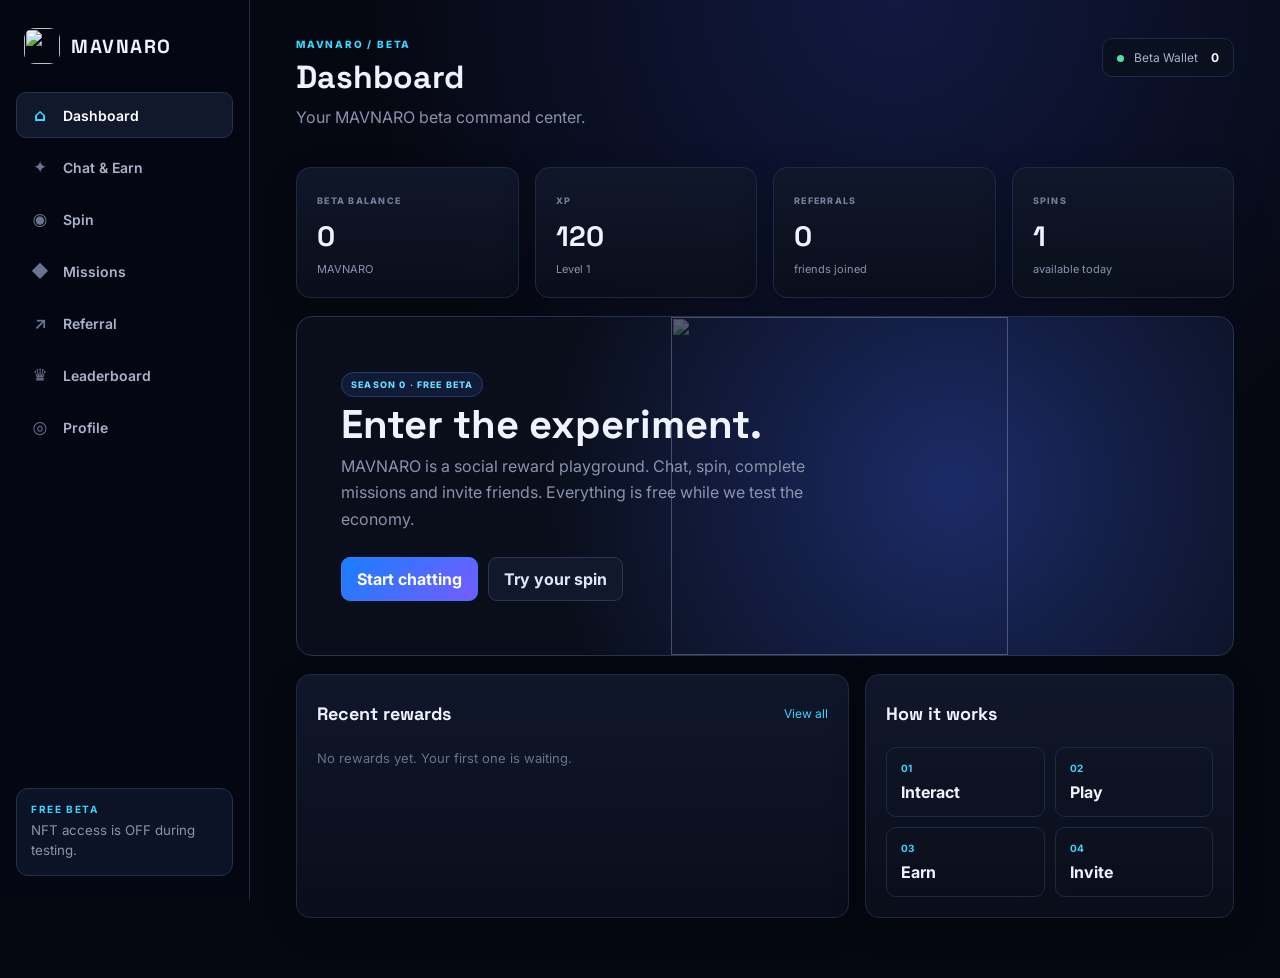
==== commit a867ef56: "Add files via upload" ====
--- a/index.html
+++ b/index.html
@@ -1,29 +1 @@
-<!doctype html><html><head><meta charset="utf-8"><meta name="viewport" content="width=device-width,initial-scale=1"><title>UNIQUE — Collection Studio</title>
-<style>
-@import url('https://fonts.googleapis.com/css2?family=DM+Sans:wght@400;600;700&family=Space+Grotesk:wght@500;600;700&display=swap');
-:root{--b:#06070b;--p:#0d1018;--l:#252b39;--t:#f6f7fa;--m:#8992a6;--v:#9b6cff;--c:#4ee3ff;--g:#f2cb76}*{box-sizing:border-box}body{margin:0;background:radial-gradient(900px 500px at 75% 0,#2a1748,transparent 62%),var(--b);color:var(--t);font-family:"DM Sans";min-height:100vh}button,input,select{font:inherit}button{cursor:pointer}.page{display:none}.page.on{display:block}header{height:72px;border-bottom:1px solid #ffffff12;display:flex;align-items:center;padding:0 28px;position:sticky;top:0;background:#06070bdd;backdrop-filter:blur(18px);z-index:5}.logo{font:700 18px "Space Grotesk";letter-spacing:.03em;display:flex;gap:10px;align-items:center}.logo i{width:32px;height:32px;border-radius:10px;background:linear-gradient(135deg,var(--v),var(--c));display:block;box-shadow:0 0 30px #9b6cff55}.nav{margin-left:60px;display:flex;gap:3px}.nav a{color:#858da0;text-decoration:none;padding:9px 13px;border-radius:8px;font-size:13px}.nav a.on,.nav a:hover{color:white;background:#ffffff0b}.right{margin-left:auto;display:flex;gap:9px}.btn{padding:11px 15px;border:1px solid var(--l);border-radius:10px;background:#10131b;color:#eef0f5}.primary{border:0;background:linear-gradient(105deg,#8b5cff,#4b9eff);box-shadow:0 10px 35px #7350ff30}.gold{color:var(--g);background:#f2cb7610;border-color:#f2cb7635}main{max-width:1450px;margin:auto;padding:45px 32px 80px}.hero{min-height:600px;display:grid;grid-template-columns:1fr 1fr;gap:60px;align-items:center}.ey{font-size:10px;color:#a98aff;letter-spacing:.2em;text-transform:uppercase;font-weight:700}.hero h1{font:600 clamp(48px,6vw,84px)/.96 "Space Grotesk";letter-spacing:-.06em;margin:15px 0}.hero h1 span{background:linear-gradient(100deg,#fff,#a47cff,#50e4ff);color:transparent;background-clip:text}.hero p{max-width:620px;color:#a1a9b8;font-size:17px;line-height:1.75}.actions{display:flex;gap:10px;margin-top:25px}.note{margin-top:22px;color:#687287;font-size:11px;display:flex;gap:22px}.orb{height:500px;border:1px solid #ffffff12;border-radius:26px;background:radial-gradient(circle,#9b6cff25,transparent 45%),#0b0e15;position:relative;overflow:hidden;box-shadow:0 30px 100px #0008}.core{position:absolute;width:190px;height:240px;left:50%;top:50%;transform:translate(-50%,-50%);border-radius:46%;background:linear-gradient(145deg,#d2c4ff,#6450a6,#151626);box-shadow:0 20px 80px #9b6cff66;animation:f 5s ease-in-out infinite}.core:after{content:"";position:absolute;width:35px;height:35px;border-radius:50%;background:#fff;left:78px;top:83px;box-shadow:0 0 35px #fff}.ring{position:absolute;inset:75px;border:1px dashed #ffffff25;border-radius:50%;animation:s 20s linear infinite}.ring i{position:absolute;width:8px;height:8px;border-radius:50%;background:var(--g);top:-4px;left:50%}@keyframes f{50%{transform:translate(-50%,-55%) rotate(2deg)}}@keyframes s{to{transform:rotate(360deg)}}.cards{display:grid;grid-template-columns:repeat(4,1fr);gap:13px}.feature{border:1px solid #ffffff10;background:linear-gradient(145deg,#10131b,#0a0c11);padding:22px;border-radius:15px;min-height:175px}.feature b{font:600 18px "Space Grotesk";display:block;margin:25px 0 8px}.feature p{color:#7f899d;font-size:12px;line-height:1.6}.studio{display:grid;grid-template-columns:290px 1fr;gap:15px}.side,.work{background:#0b0e15;border:1px solid #ffffff10;border-radius:16px;padding:17px}.step{color:#707a90;font-size:9px;letter-spacing:.16em;text-transform:uppercase;margin:16px 0 8px}.upload{border:1px dashed #41495b;border-radius:11px;padding:22px;text-align:center;color:#7f899d;cursor:pointer}.upload strong{display:block;color:white;margin-bottom:5px}.upload img{display:none;max-width:100%;max-height:130px;margin:auto auto 10px;border-radius:8px}.field label{font-size:10px;color:#8e97aa;display:block;margin:9px 0 5px}.field input,.field select{width:100%;padding:10px;background:#080b11;border:1px solid var(--l);color:white;border-radius:8px}.types{display:grid;grid-template-columns:1fr 1fr;gap:5px}.type{padding:8px 5px;border:1px solid var(--l);background:#0b0e15;color:#8f98aa;border-radius:7px;font-size:10px;text-align:left}.type.on{color:white;border-color:var(--v);background:#9b6cff12}.full{width:100%;margin-top:13px}.top{display:flex;justify-content:space-between;align-items:center}.top h2{font:600 20px "Space Grotesk";margin:0}.badge{font-size:9px;padding:6px 8px;border-radius:99px;border:1px solid #63e7ae44;color:#6feeb1}.bar{height:7px;background:#181d28;border-radius:20px;margin:13px 0;overflow:hidden}.bar i{display:block;height:100%;width:0;background:linear-gradient(90deg,var(--v),var(--c))}.stats{display:grid;grid-template-columns:repeat(4,1fr);gap:6px;margin-bottom:13px}.stat{padding:9px;background:#0f131c;border:1px solid #ffffff08;border-radius:8px}.stat b{display:block;font:600 16px "Space Grotesk"}.stat small{color:#687287;font-size:8px}.gallery{display:grid;grid-template-columns:repeat(5,1fr);gap:9px}.empty{min-height:420px;border:1px dashed #252b39;border-radius:12px;display:grid;place-items:center;color:#687287;text-align:center}.nft{background:#080b10;border:1px solid #ffffff0d;border-radius:10px;overflow:hidden;position:relative}.art{aspect-ratio:1;position:relative;overflow:hidden}.art img{width:100%;height:100%;object-fit:cover}.shade{position:absolute;inset:0;background:radial-gradient(circle at 50% 30%,#9b6cff22,transparent 55%)}.info{padding:8px}.info b{font-size:9px}.info small{display:block;color:#687287;font-size:8px;margin-top:3px}.rarity{position:absolute;right:6px;top:6px;padding:4px 6px;border-radius:99px;background:#070a0dcc;border:1px solid #fff2;font-size:7px}.rarity.legendary{color:var(--g)}.rarity.epic{color:#d29cff}.rarity.rare{color:var(--c)}.export{display:flex;gap:8px;margin-top:12px}.export .btn{flex:1}.collectionHero{padding:40px 0}.collectionHero h1{font:600 52px "Space Grotesk";letter-spacing:-.05em;margin:10px 0}.collectionHero p{max-width:700px;color:#8992a6;line-height:1.7}.notice{border:1px solid #f2cb7633;background:#f2cb7608;border-radius:10px;padding:13px;color:#aaa48f;font-size:11px;line-height:1.6;margin-top:20px}footer{border-top:1px solid #ffffff0d;padding:28px 32px;color:#5f687b;font-size:10px;display:flex;justify-content:space-between}@media(max-width:950px){.hero{grid-template-columns:1fr}.orb{height:380px}.cards{grid-template-columns:1fr 1fr}.studio{grid-template-columns:1fr}.gallery{grid-template-columns:repeat(4,1fr)}}@media(max-width:600px){header{padding:0 14px}.nav{display:none}main{padding:28px 14px}.hero h1{font-size:45px}.hero{min-height:0}.cards{grid-template-columns:1fr}.gallery{grid-template-columns:repeat(2,1fr)}.stats{grid-template-columns:1fr 1fr}.note{display:block}.note span{display:block;margin:7px 0}}
-</style></head><body>
-<header><a class="logo" href="#home"><i></i>UNIQUE</a><nav class="nav"><a href="#home">Home</a><a href="#studio">Studio</a><a href="#collections">Collections</a><a href="#about">How it works</a></nav><div class="right"><button class="btn" onclick="go('studio')">Open Studio</button></div></header>
-
-<section id="home" class="page"><main><div class="hero"><div><div class="ey">Original by design · Collection studio</div><h1>One character.<br><span>No two designs alike.</span></h1><p>Upload one character reference and build a premium NFT collection around it. Define the world, art direction, rarity and collection language—then generate unique design DNA without repeating the same configuration.</p><div class="actions"><button class="btn primary" onclick="go('studio')">Create collection ↗</button><button class="btn" onclick="go('about')">See the system</button></div><div class="note"><span>✦ Identity-first</span><span>✦ Unique DNA</span><span>✦ Browser-first</span></div></div><div class="orb"><div class="ring"><i></i></div><div class="core"></div></div></div><div class="collectionHero"><div class="ey">Why UNIQUE</div><h1 style="font-size:36px">Not a trait randomizer.</h1><div class="cards"><div class="feature">◈<b>Identity Lock</b><p>Your uploaded reference stays the visual anchor.</p></div><div class="feature">✦<b>Design DNA</b><p>Every output receives a unique combination fingerprint.</p></div><div class="feature">◇<b>Rarity Architecture</b><p>Legendary means a new visual concept, not a different hat.</p></div><div class="feature">⌁<b>Collection Language</b><p>World, palette and lighting keep the collection coherent.</p></div></div></div></main></section>
-
-<section id="studio" class="page"><main><div class="collectionHero"><div class="ey">Creator studio</div><h1>Build the collection.</h1><p>One reference. A complete visual system.</p></div><div class="studio"><aside class="side"><div class="step">01 · Character</div><div class="upload" id="upload"><img id="preview"><strong>Upload character</strong><span>PNG / JPG</span><input id="file" type="file" accept="image/*" hidden></div><div class="step">02 · Category</div><div class="types" id="types"><button class="type on" data-v="animals">Animals</button><button class="type" data-v="anime">Anime</button><button class="type" data-v="humans">Humans</button><button class="type" data-v="fantasy">Fantasy</button><button class="type" data-v="robots">Robots</button><button class="type" data-v="sci-fi">Sci-Fi</button><button class="type" data-v="luxury">Luxury</button><button class="type" data-v="monsters">Monsters</button></div><div class="step">03 · Direction</div><div class="field"><label>Collection name</label><input id="name" value="Untitled Society"></div><div class="field"><label>Art direction</label><select id="dir"><option>Cinematic Street</option><option>Neo Samurai</option><option>Royal Noir</option><option>Cyber Future</option><option>Arcane Fantasy</option><option>Luxury Editorial</option><option>Dark Myth</option><option>Premium Pixel</option></select></div><div class="field"><label>World</label><select id="world"><option>Neon metropolis</option><option>Ancient temple</option><option>Royal palace</option><option>Deep space</option><option>Frozen kingdom</option><option>Volcanic realm</option><option>Dream garden</option></select></div><div class="step">04 · Architecture</div><div class="field"><label>Quantity</label><select id="qty"><option>20</option><option>50</option><option selected>100</option><option>250</option><option>500</option><option>1000</option></select></div><div class="field"><label>Rarity</label><select id="rarity"><option value="balanced">Balanced</option><option value="rare">Rare-forward</option><option value="legendary">Legendary-forward</option></select></div><label style="font-size:10px;color:#929bad"><input id="one" type="checkbox" checked> Include 1/1 concepts</label><button id="generate" class="btn primary full">✦ Generate collection</button></aside>
-<div class="work"><div class="top"><div><h2 id="title">Untitled Society</h2><span id="status" style="color:#747e91;font-size:10px">Upload a character to begin.</span></div><span class="badge" id="badge">READY</span></div><div class="stats"><div class="stat"><b id="a">0</b><small>GENERATED</small></div><div class="stat"><b id="b">0</b><small>UNIQUE DNA</small></div><div class="stat"><b id="c">0</b><small>LEGENDARY</small></div><div class="stat"><b id="d">0</b><small>1 / 1</small></div></div><div class="bar"><i id="prog"></i></div><div id="gallery" class="empty">Upload a character reference, then generate your collection.</div><div class="export"><button id="save" class="btn" disabled>Save project</button><button id="export" class="btn gold" disabled>Export JSON</button></div></div></div></main></section>
-
-<section id="collections" class="page"><main><div class="collectionHero"><div class="ey">Workspace</div><h1>Collections.</h1><p>Projects saved in this browser.</p></div><div id="saved" class="cards"><div class="feature">＋<b>No projects yet</b><p>Create and save a collection from Studio.</p></div></div></main></section>
-<section id="about" class="page"><main><div class="collectionHero"><div class="ey">The system</div><h1>Designed, not shuffled.</h1><p>UNIQUE is built around identity, art direction and uniqueness. A production backend can later connect AI image editing, permanent storage and global design reservations.</p></div><div class="cards"><div class="feature">01<b>Reference</b><p>One character becomes the anchor.</p></div><div class="feature">02<b>Architecture</b><p>Archetypes, worlds, outfits, poses and rarity create the design space.</p></div><div class="feature">03<b>DNA</b><p>Each configuration is fingerprinted to prevent repeated combinations.</p></div><div class="feature">04<b>Production</b><p>Connect image generation and IPFS when you are ready to mint.</p></div></div><div class="notice"><b>Important:</b> This GitHub Pages build provides the complete product interface and deterministic collection prototype. True AI-level transformation of arbitrary uploaded artwork cannot be performed by HTML/CSS alone; that requires an image-generation/editing backend.</div></main></section>
-<footer><span>UNIQUE © 2026</span><span>Original collection tooling</span></footer>
-<script>
-const $=x=>document.getElementById(x);let page='home',ref='',cat='animals',items=[],busy=false;
-function go(x){location.hash=x}function route(){let x=location.hash.slice(1)||'home';document.querySelectorAll('.page').forEach(p=>p.classList.toggle('on',p.id===x));document.querySelectorAll('.nav a').forEach(a=>a.classList.toggle('on',a.getAttribute('href')==='#'+x));page=x}addEventListener('hashchange',route);route();
-$('upload').onclick=()=>$('file').click();$('file').onchange=e=>{let f=e.target.files[0];if(!f)return;let r=new FileReader();r.onload=()=>{ref=r.result;$('preview').src=ref;$('preview').style.display='block';$('upload').querySelector('strong').textContent=f.name;$('status').textContent='Reference ready.'};r.readAsDataURL(f)};
-document.querySelectorAll('.type').forEach(b=>b.onclick=()=>{document.querySelectorAll('.type').forEach(x=>x.classList.remove('on'));b.classList.add('on');cat=b.dataset.v});
-$('name').oninput=()=>$('title').textContent=$('name').value||'Untitled Society';
-let outfits=['Obsidian Tailoring','Ceremonial Armor','Techwear Shell','Royal Mantle','Astral Suit','Street Couture','Arcane Robe','Luxury Silk','Tactical Coat','Void Cloak'],heads=['Crown','Hood','Halo','Visor','Helmet','Mask','Headpiece','Bandana','None'],poses=['Heroic','Seated','Profile','Low Angle','Walking','Crossed Arms','Leaning','Close Portrait','Raised Hand','Dynamic'],props=['Relic','Energy Blade','Orb','Signet','Medallion','Glyphs','Cane','Flowers','Camera','None'],env=['Neon Metropolis','Ancient Temple','Royal Palace','Deep Space','Frozen Kingdom','Volcanic Realm','Dream Garden'];
-let pal={animals:['#11192a','#7c5cff','#50e4ff','#f1cf79'],anime:['#171024','#ff67b0','#858dff','#fff0c8'],humans:['#171315','#d4a15c','#8f70ff','#f6e5ca'],fantasy:['#101b18','#55d79a','#b775ff','#f2d477'],robots:['#11171a','#4fd5df','#8799ff','#eaf0f5'],['sci-fi']:['#09131e','#38d9ff','#9164ff','#dbeeff'],luxury:['#11100d','#d1a546','#f2d88b','#9b6cff'],monsters:['#180e17','#ed5c86','#76ce85','#e7aa5c']};
-function hash(s){let h=2166136261;for(let c of s){h^=c.charCodeAt(0);h=Math.imul(h,16777619)}return h>>>0}function rnd(s){let x=s>>>0;return()=>{x^=x<<13;x^=x>>>17;x^=x<<5;return(x>>>0)/4294967296}}function pick(r,a){return a[Math.floor(r()*a.length)]}
-function make(i){let r=rnd(hash(cat+$('dir').value+$('world').value+$('name').value+i)),x=r();let rr=x<.02?'Legendary':x<.12?'Epic':x<.36?'Rare':'Common';if(i==Number($('qty').value)-1&&$('one').checked)rr='1/1';return{seed:hash(i+cat+$('dir').value),arch:pick(r,['Prime','Icon','Rogue','Guardian','Oracle','Nomad','Sovereign','Phantom','Muse','Apex']),out:pick(r,outfits),head:pick(r,heads),pose:pick(r,poses),prop:pick(r,props),env:pick(r,env),rarity:rr,p:pal[cat]}}
-function art(it){let c=document.createElement('canvas');c.width=512;c.height=512;let x=c.getContext('2d'),r=rnd(it.seed),p=it.p;x.fillStyle=p[0];x.fillRect(0,0,512,512);for(let i=0;i<16;i++){x.globalAlpha=.12;x.fillStyle=i%2?p[1]:p[2];x.beginPath();x.arc(r()*512,r()*440,r()*100+20,0,7);x.fill()}x.globalAlpha=1;x.fillStyle='#0008';x.roundRect(38,38,436,436,22);x.fill();x.fillStyle=p[1];x.fillRect(38,420,436,5);x.fillStyle='#fff';x.font='700 20px Space Grotesk';x.fillText(it.arch.toUpperCase(),60,80);x.fillStyle=p[3];x.font='700 12px DM Sans';x.fillText(it.rarity.toUpperCase(),60,103);x.save();x.translate(256,270);let sc=.72+r()*.24;x.scale(sc,sc);x.fillStyle='#10131e';x.beginPath();x.ellipse(0,60,125,140,0,0,7);x.fill();x.fillStyle=p[2];x.beginPath();x.ellipse(0,-40,104,108,0,0,7);x.fill();x.fillStyle=p[1];x.fillRect(-92,45,184,115);x.fillStyle=p[3];x.fillRect(-18,48,36,110);x.fillStyle='#0c1019';x.fillRect(-52,-50,30,10);x.fillRect(22,-50,30,10);if(it.head==='Crown'){x.fillStyle=p[3];x.beginPath();x.moveTo(-65,-105);x.lineTo(-45,-150);x.lineTo(-15,-112);x.lineTo(15,-150);x.lineTo(45,-112);x.lineTo(65,-105);x.closePath();x.fill()}else if(it.head==='Halo'){x.strokeStyle=p[3];x.lineWidth=10;x.beginPath();x.ellipse(0,-105,85,22,0,0,7);x.stroke()}else if(it.head==='Visor'){x.fillStyle=p[2];x.fillRect(-88,-65,176,32)}else if(it.head==='Mask'){x.fillStyle='#0b0d14';x.fillRect(-70,-35,140,60)}if(it.prop!=='None'){x.fillStyle=p[3];x.fillRect(100,20,12,145)}x.restore();x.fillStyle='#b0b7c5';x.font='500 12px DM Sans';x.fillText(it.out,60,455);x.fillText(it.env,60,478);return c}
-async function generate(){if(busy)return;if(!ref){alert('Upload one character image first.');return}busy=true;items=[];$('gallery').className='gallery';$('gallery').innerHTML='';let n=+$('qty').value;$('generate').disabled=true;$('badge').textContent='BUILDING';for(let i=0;i<n;i++){let it=make(i);items.push(it);if(i<40){let d=document.createElement('div');d.className='nft';let a=document.createElement('div');a.className='art';a.append(art(it));let q=document.createElement('span');q.className='rarity '+it.rarity.toLowerCase().replace('/','');q.textContent=it.rarity;a.append(q);d.append(a);let m=document.createElement('div');m.className='info';m.innerHTML='<b>#'+String(i+1).padStart(4,'0')+' · '+it.arch+'</b><small>'+it.out+' · '+it.pose+'</small>';d.append(m);$('gallery').append(d)}if(i%10===0){$('prog').style.width=(i/n*100)+'%';$('status').textContent='Designing '+(i+1)+' / '+n;await new Promise(r=>setTimeout(r,0))}}$('prog').style.width='100%';$('a').textContent=n;$('b').textContent=new Set(items.map(x=>x.arch+x.out+x.head+x.pose+x.prop+x.env)).size;$('c').textContent=items.filter(x=>x.rarity==='Legendary').length;$('d').textContent=items.filter(x=>x.rarity==='1/1').length;$('status').textContent='Collection architecture complete.';$('badge').textContent='READY';$('export').disabled=false;$('save').disabled=false;$('generate').disabled=false;busy=false}
-$('generate').onclick=generate;$('save').onclick=()=>{let a=JSON.parse(localStorage.getItem('unique')||'[]');a.unshift({name:$('name').value,count:items.length,date:new Date().toLocaleString()});localStorage.setItem('unique',JSON.stringify(a.slice(0,10)));$('status').textContent='Saved locally.'};$('export').onclick=()=>{let o={collection:$('name').value,category:cat,direction:$('dir').value,world:$('world').value,quantity:items.length,designs:items.map((x,i)=>({id:i+1,rarity:x.rarity,dna:[x.arch,x.out,x.head,x.pose,x.prop,x.env].join('|')}))};let a=document.createElement('a');a.href=URL.createObjectURL(new Blob([JSON.stringify(o,null,2)],{type:'application/json'}));a.download='collection.json';a.click()};
-</script></body></html>+<!doctype html><html lang="en"><head><meta charset="utf-8"><meta name="viewport" content="width=device-width,initial-scale=1"><title>MAVNARO — Enter. Interact. Earn.</title><link rel="stylesheet" href="styles.css"></head><body><div id="app"></div><script src="app.js"></script></body></html>
--- a/styles.css
+++ b/styles.css
@@ -0,0 +1,2 @@
+@import url('https://fonts.googleapis.com/css2?family=Inter:wght@400;500;600;700;800&family=Space+Grotesk:wght@500;600;700&display=swap');
+:root{--bg:#060811;--panel:#0c1020;--panel2:#10152a;--line:#202843;--text:#eef3ff;--muted:#8993ad;--cyan:#38d7ff;--blue:#4c7dff;--purple:#9a5cff;--green:#51e0a0}*{box-sizing:border-box}body{margin:0;background:radial-gradient(circle at 70% 0%,#111941 0,#060811 40%),var(--bg);color:var(--text);font-family:Inter,system-ui,sans-serif}a{color:inherit;text-decoration:none}.sidebar{position:fixed;left:0;top:0;bottom:0;width:250px;border-right:1px solid var(--line);background:rgba(5,8,18,.92);padding:24px 16px;display:flex;flex-direction:column;z-index:5}.brand{display:flex;align-items:center;gap:11px;padding:4px 8px 28px;font-family:'Space Grotesk';font-weight:800;font-size:19px;letter-spacing:.08em}.brand img{width:36px;height:36px;border-radius:11px;object-fit:cover}.sidebar nav{display:grid;gap:6px}.nav{display:flex;align-items:center;gap:13px;padding:12px 13px;border:1px solid transparent;border-radius:10px;color:#aab3ca;font-weight:600;font-size:14px}.nav span{width:20px;text-align:center;color:#69748f;font-size:17px}.nav:hover,.nav.active{background:#11182c;border-color:#263250;color:white}.nav.active span{color:var(--cyan)}.beta{margin-top:auto;border:1px solid #24304d;background:#0c1326;padding:14px;border-radius:12px}.beta b{display:block;font-size:10px;color:var(--cyan);letter-spacing:.16em}.beta small{display:block;color:var(--muted);line-height:1.5;margin-top:6px}main{margin-left:250px;min-height:100vh;padding:38px 46px 60px;max-width:1500px}header{display:flex;justify-content:space-between;align-items:flex-start;margin-bottom:30px}.eyebrow{font-size:10px;color:var(--cyan);letter-spacing:.18em;font-weight:800}h1,h2,h3{font-family:'Space Grotesk';margin:7px 0}h1{font-size:32px}h2{font-size:40px;line-height:1.05}h3{font-size:18px}header p,.hero p,.refhero p,.card>p{color:var(--muted);line-height:1.65;margin:7px 0}.wallet{border:1px solid var(--line);background:#0b1020;border-radius:10px;padding:11px 14px;color:#aab3ca;font-size:12px}.wallet b{color:white;margin-left:10px}.dot{display:inline-block;width:7px;height:7px;background:var(--green);border-radius:50%;margin-right:7px}.grid{display:grid;gap:16px}.stats{grid-template-columns:repeat(4,1fr);margin-bottom:18px}.two{grid-template-columns:1.2fr .8fr;margin-top:18px}.card{background:linear-gradient(180deg,rgba(17,23,43,.96),rgba(10,14,27,.96));border:1px solid var(--line);border-radius:14px;padding:20px;box-shadow:0 10px 35px #0003}.stat small{font-size:9px;letter-spacing:.14em;color:#727d99;font-weight:800}.stat strong{display:block;font-family:'Space Grotesk';font-size:28px;margin:10px 0 3px}.stat span{font-size:11px;color:var(--muted)}.hero{min-height:340px;border:1px solid #263250;border-radius:16px;overflow:hidden;position:relative;background:radial-gradient(circle at 70% 50%,#1b2b67,#0a0e1b 60%);display:flex;align-items:center;padding:44px}.hero>div{width:55%;position:relative;z-index:2}.hero img{position:absolute;right:0;top:0;width:60%;height:100%;object-fit:cover;opacity:.32;mix-blend-mode:screen}.pill{display:inline-flex;padding:6px 9px;border-radius:99px;background:#101b38;border:1px solid #263b69;color:#65ddff;font-size:9px;font-weight:800;letter-spacing:.13em}.actions{display:flex;gap:10px;margin-top:25px}.btn{border:1px solid #2a3653;background:#11182b;color:#dfe7fa;border-radius:9px;padding:11px 15px;font-weight:700;cursor:pointer;font-family:inherit}.btn:hover{border-color:#4b6aa5;background:#17213a}.btn.primary{border-color:#347dff;background:linear-gradient(135deg,#187eff,#765cff);color:white}.btn.big{padding:14px 32px;min-width:180px}.btn:disabled{opacity:.4;cursor:not-allowed}.cardhead{display:flex;justify-content:space-between;align-items:center}.cardhead a{color:var(--cyan);font-size:12px}.row{display:flex;justify-content:space-between;align-items:center;padding:13px 0;border-bottom:1px solid #1b2338;color:#b9c2d6;font-size:13px}.row:last-child{border-bottom:0}.row b{color:white}.empty{color:#67738d;font-size:13px;padding:18px 0}.steps{display:grid;grid-template-columns:repeat(2,1fr);gap:10px;margin-top:15px}.steps div{border:1px solid var(--line);padding:14px;border-radius:10px}.steps b{color:var(--cyan);display:block;font-size:10px}.steps span{display:block;margin-top:8px;font-weight:700}.chatwrap{max-width:1000px;margin:auto}.chatlog{height:500px;overflow:auto;padding:10px}.bubble{display:flex;gap:10px;margin:14px 0;max-width:78%}.bubble.user{margin-left:auto;justify-content:flex-end}.bubble>div{background:#11182b;border:1px solid #202b46;border-radius:12px;padding:11px 14px}.bubble.user>div{background:#172b57;border-color:#2854a0}.bubble p{margin:4px 0;color:#cbd4e8;line-height:1.55;font-size:14px}.bubble b{font-size:9px;color:var(--cyan);letter-spacing:.1em}.avatar{width:30px;height:30px;border-radius:8px;background:linear-gradient(135deg,#28d9ff,#7556ff);display:grid;place-items:center;font-weight:900;font-size:11px}.composer{display:flex;gap:8px;border-top:1px solid var(--line);padding-top:16px}.composer input,.refbox input{flex:1;background:#080c18;border:1px solid #27324c;border-radius:9px;color:white;padding:13px;font:inherit;outline:none}.hint{display:block;color:#5f6b83;margin-top:10px}.spinpage{display:grid;grid-template-columns:1fr 1fr;gap:18px;max-width:1000px;margin:auto}.wheelcard{text-align:center}.wheel{width:300px;height:300px;border-radius:50%;margin:20px auto 25px;background:conic-gradient(#37d7ff 0 60deg,#6d5cff 60deg 120deg,#b15cff 120deg 180deg,#37a4ff 180deg 240deg,#5d55ff 240deg 300deg,#37d7ff 300deg);border:10px solid #121a31;box-shadow:0 0 60px #3b70ff55;position:relative;transition:transform 1.6s cubic-bezier(.12,.7,.17,1)}.wheel.turn{transform:rotate(1260deg)}.wheelcore{position:absolute;inset:82px;border-radius:50%;background:#080c18;border:2px solid #33446b;display:grid;place-items:center;font-size:40px;color:white}.pointer{position:absolute;top:-22px;left:50%;transform:translateX(-50%);z-index:2;color:white}.odds .rewardlist{display:grid;grid-template-columns:repeat(2,1fr);gap:8px;margin:18px 0}.rewardlist span{padding:14px;border:1px solid var(--line);border-radius:9px;text-align:center;color:#bfeaff;font-weight:800}.mission{display:flex;justify-content:space-between;align-items:center}.mission>div{display:flex;align-items:center;gap:13px}.mission h3{margin:0}.mission p{color:var(--muted);font-size:12px;margin:4px 0}.missionicon{width:36px;height:36px;border-radius:10px;background:#121b32;display:grid;place-items:center;color:var(--cyan);font-weight:900}.mission.done{opacity:.65}.note{margin-top:15px;padding:13px 15px;border:1px dashed #2b3958;border-radius:10px;color:#78849d;font-size:12px}.refhero{max-width:850px}.refbox{display:flex;gap:8px;margin:25px 0}.refstats{display:grid;grid-template-columns:repeat(3,1fr);gap:10px}.refstats div{background:#0a0f1d;border:1px solid var(--line);padding:15px;border-radius:10px}.refstats b,.refstats small{display:block}.refstats b{font-size:22px}.refstats small{color:var(--muted);margin-top:5px}.table{max-width:900px}.rankrow{display:grid;grid-template-columns:55px 1fr 140px;padding:16px 4px;border-bottom:1px solid #1c253a}.rankrow b{color:#66738e}.rankrow strong{text-align:right}.profilegrid{display:grid;grid-template-columns:1fr 1fr;gap:16px;max-width:900px}.profilecard{text-align:center}.profileicon{width:80px;height:80px;margin:4px auto 15px;border-radius:24px;background:linear-gradient(135deg,#27d9ff,#7655ff);display:grid;place-items:center;font-size:30px;font-weight:900}.profilecard p{color:var(--muted)}.level{display:flex;justify-content:space-between;margin-top:20px;font-size:11px}.level b{color:var(--cyan)}.bar{height:7px;background:#151d31;border-radius:99px;margin-top:9px;overflow:hidden}.bar i{display:block;height:100%;background:linear-gradient(90deg,#24d9ff,#7b5cff)}.danger{max-width:900px;margin-top:16px}.danger h3{color:#ff8a9a}@media(max-width:850px){.sidebar{position:static;width:auto;height:auto;border-right:0;border-bottom:1px solid var(--line);padding:12px;display:block}.brand{padding-bottom:12px}.sidebar nav{display:flex;overflow:auto}.nav{white-space:nowrap}.beta{display:none}main{margin-left:0;padding:24px 15px}.stats,.two,.spinpage,.profilegrid{grid-template-columns:1fr}.stats .stat{min-height:90px}header{gap:15px}.wallet{display:none}.hero{padding:28px;min-height:390px}.hero>div{width:100%}.hero img{width:100%;opacity:.2}h1{font-size:27px}h2{font-size:32px}.wheel{width:250px;height:250px}.wheelcore{inset:67px}.rankrow{grid-template-columns:40px 1fr 100px}.refbox{flex-direction:column}}
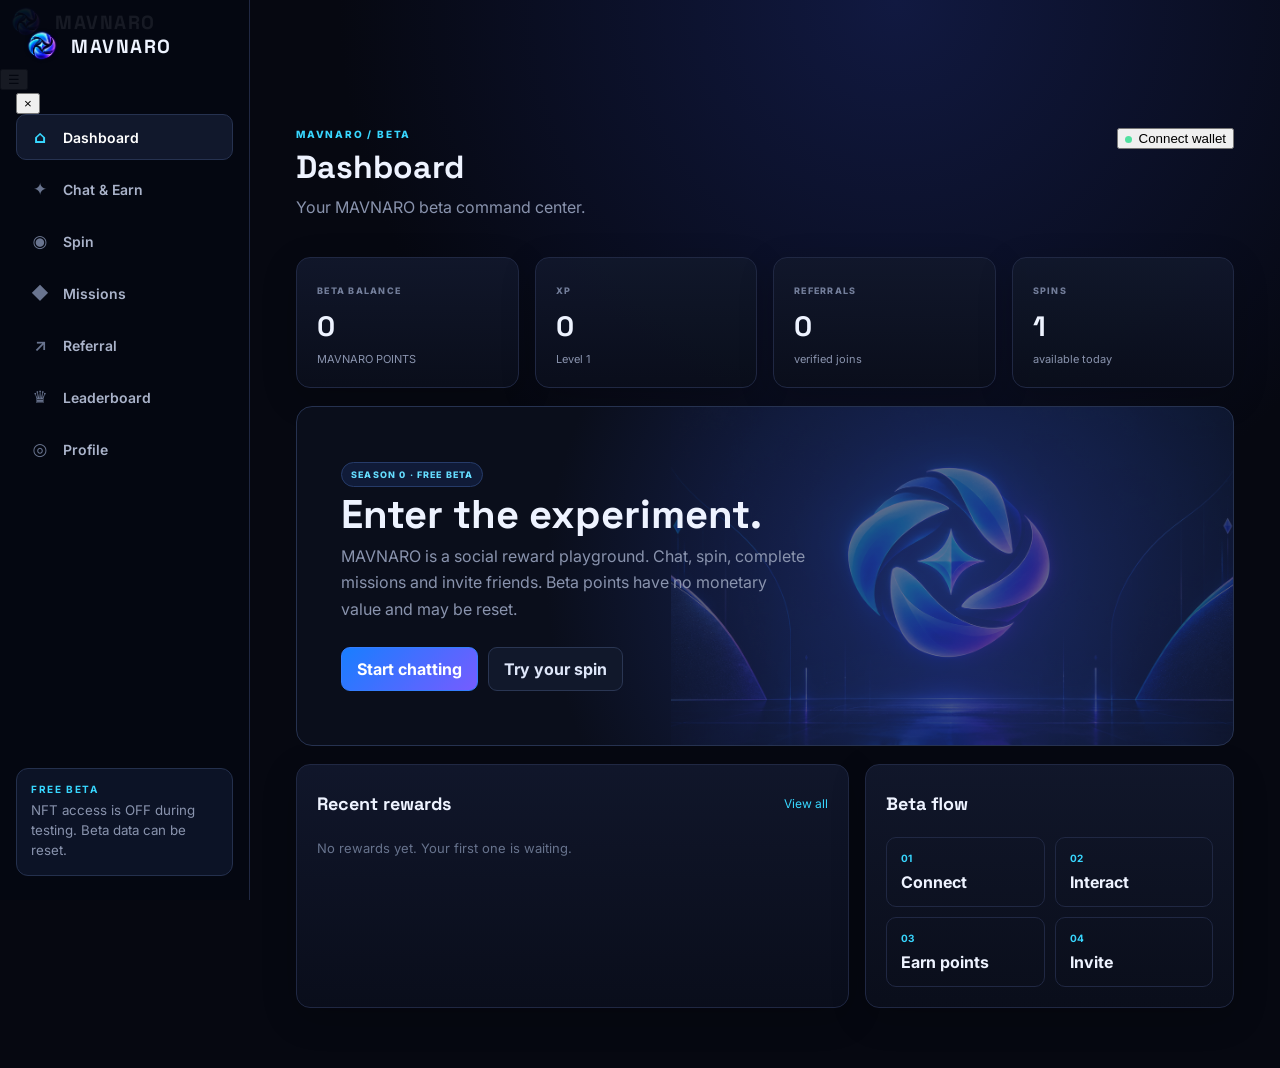
==== commit 9bb33031: "Enhance HTML structure with meta tags and preconnect Added viewport-fit and theme-color meta tags, u" ====
--- a/index.html
+++ b/index.html
@@ -1 +1 @@
-<!doctype html><html lang="en"><head><meta charset="utf-8"><meta name="viewport" content="width=device-width,initial-scale=1"><title>MAVNARO — Enter. Interact. Earn.</title><link rel="stylesheet" href="styles.css"></head><body><div id="app"></div><script src="app.js"></script></body></html>
+<!doctype html><html lang="en"><head><meta charset="utf-8"><meta name="viewport" content="width=device-width,initial-scale=1,viewport-fit=cover"><meta name="theme-color" content="#060811"><title>MAVNARO — Enter. Interact. Earn.</title><link rel="preconnect" href="https://fonts.googleapis.com"><link rel="preconnect" href="https://fonts.gstatic.com" crossorigin><link href="https://fonts.googleapis.com/css2?family=Inter:wght@400;500;600;700;800&family=Space+Grotesk:wght@500;600;700&display=swap" rel="stylesheet"><link rel="stylesheet" href="styles.css"></head><body><div id="app"></div><script src="config.js"></script><script src="app.js"></script></body></html>
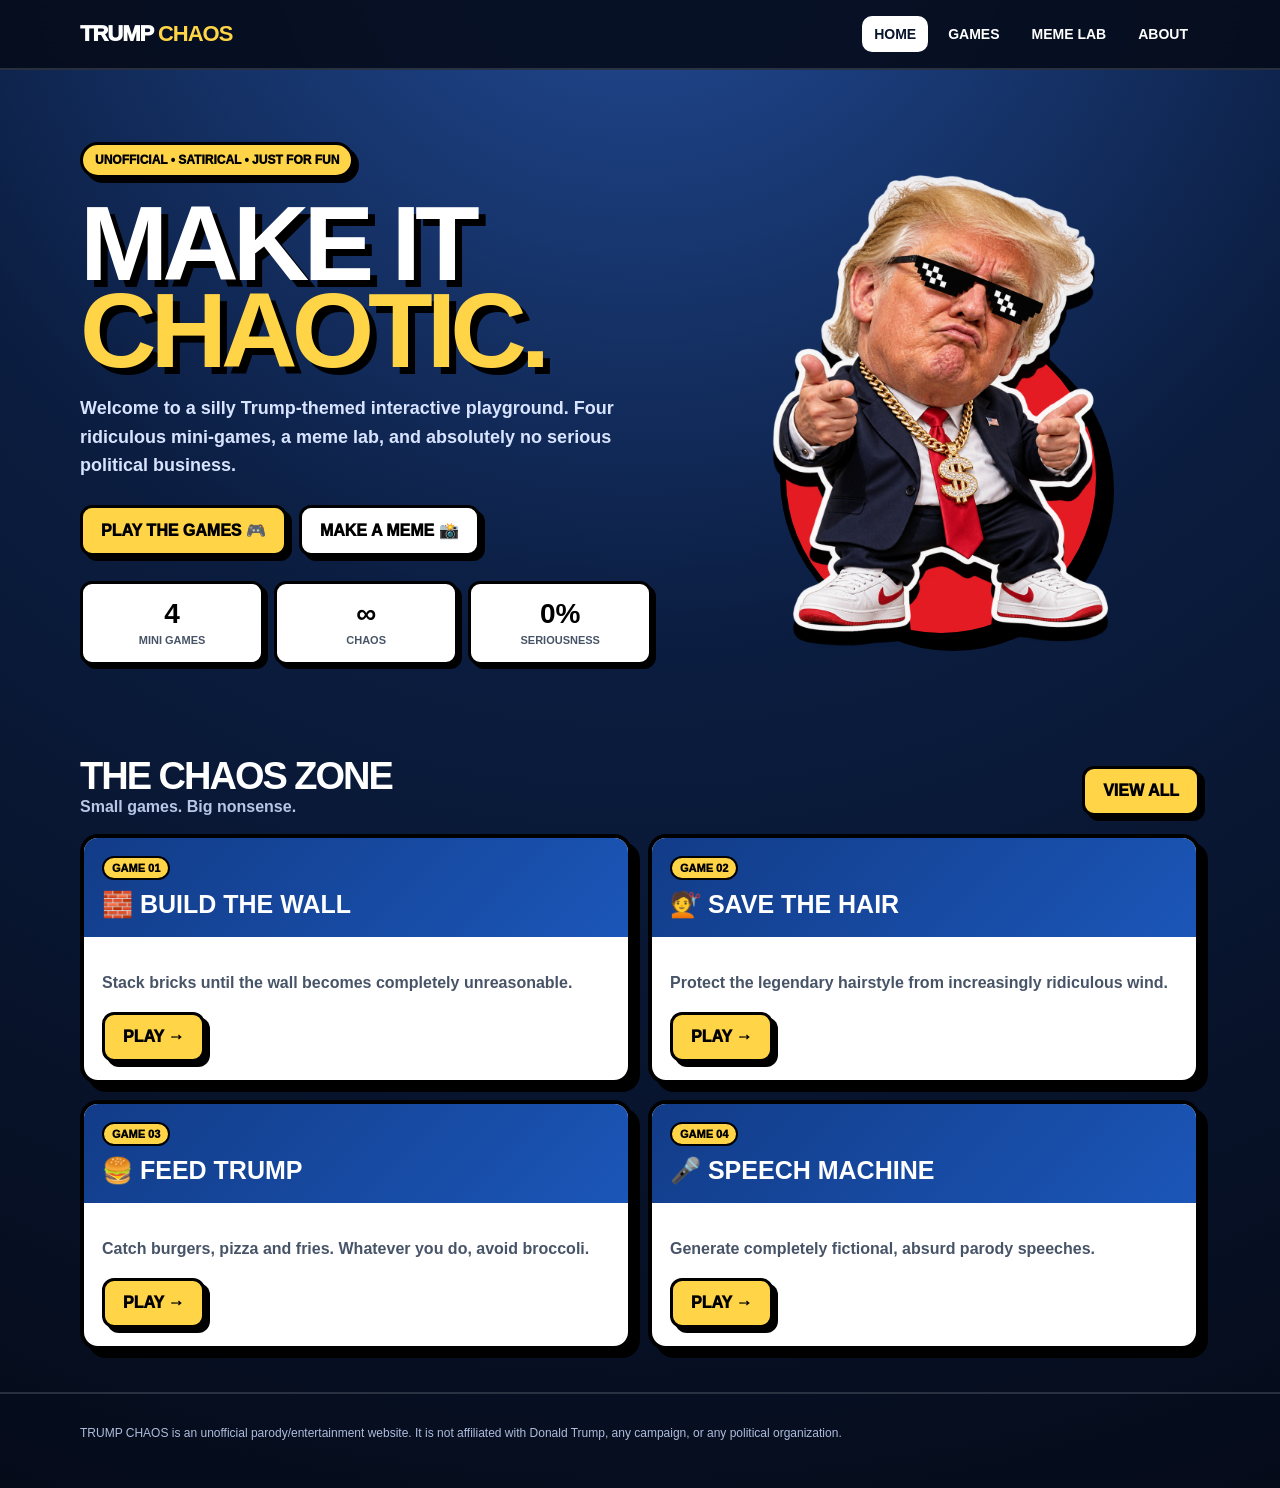
==== commit 6ae35126: "Add files via upload" ====
--- a/index.html
+++ b/index.html
@@ -1 +1,11 @@
-<!doctype html><html lang="en"><head><meta charset="utf-8"><meta name="viewport" content="width=device-width,initial-scale=1,viewport-fit=cover"><meta name="theme-color" content="#060811"><title>MAVNARO — Enter. Interact. Earn.</title><link rel="preconnect" href="https://fonts.googleapis.com"><link rel="preconnect" href="https://fonts.gstatic.com" crossorigin><link href="https://fonts.googleapis.com/css2?family=Inter:wght@400;500;600;700;800&family=Space+Grotesk:wght@500;600;700&display=swap" rel="stylesheet"><link rel="stylesheet" href="styles.css"></head><body><div id="app"></div><script src="config.js"></script><script src="app.js"></script></body></html>
+<!doctype html><html lang="en"><head><meta charset="utf-8"><meta name="viewport" content="width=device-width,initial-scale=1"><title>Trump Chaos — Interactive Parody</title><link rel="stylesheet" href="style.css"></head><body>
+<nav class="nav"><div class="container navin"><a class="brand" href="index.html">TRUMP <b>CHAOS</b></a><button class="menu" type="button">MENU</button><div class="links"><a class="active" href="index.html">HOME</a><a href="games.html">GAMES</a><a href="meme.html">MEME LAB</a><a href="about.html">ABOUT</a></div></div></nav>
+<main>
+<section class="container hero"><div><span class="eyebrow">UNOFFICIAL • SATIRICAL • JUST FOR FUN</span><h1>MAKE IT<br><span>CHAOTIC.</span></h1><p>Welcome to a silly Trump-themed interactive playground. Four ridiculous mini-games, a meme lab, and absolutely no serious political business.</p><div class="actions"><a class="btn" href="games.html">PLAY THE GAMES 🎮</a><a class="btn white" href="meme.html">MAKE A MEME 📸</a></div><div class="statrow"><div class="stat"><strong>4</strong><span>MINI GAMES</span></div><div class="stat"><strong>∞</strong><span>CHAOS</span></div><div class="stat"><strong>0%</strong><span>SERIOUSNESS</span></div></div></div><div class="hero-art"><img src="assets/trump.png" alt="Humorous caricature of Donald Trump"></div></section>
+<section class="container section"><div class="section-head"><div><h2>THE CHAOS ZONE</h2><div class="sub">Small games. Big nonsense.</div></div><a class="btn" href="games.html">VIEW ALL</a></div><div class="grid">
+<article class="card"><div class="cardtop"><span class="tag">GAME 01</span><h3>🧱 BUILD THE WALL</h3></div><div class="cardbody"><p>Stack bricks until the wall becomes completely unreasonable.</p><a class="btn" href="games.html#wall">PLAY →</a></div></article>
+<article class="card"><div class="cardtop"><span class="tag">GAME 02</span><h3>💇 SAVE THE HAIR</h3></div><div class="cardbody"><p>Protect the legendary hairstyle from increasingly ridiculous wind.</p><a class="btn" href="games.html#hair">PLAY →</a></div></article>
+<article class="card"><div class="cardtop"><span class="tag">GAME 03</span><h3>🍔 FEED TRUMP</h3></div><div class="cardbody"><p>Catch burgers, pizza and fries. Whatever you do, avoid broccoli.</p><a class="btn" href="games.html#feed">PLAY →</a></div></article>
+<article class="card"><div class="cardtop"><span class="tag">GAME 04</span><h3>🎤 SPEECH MACHINE</h3></div><div class="cardbody"><p>Generate completely fictional, absurd parody speeches.</p><a class="btn" href="games.html#speech">PLAY →</a></div></article>
+</div></section>
+</main><footer class="footer"><div class="container">TRUMP CHAOS is an unofficial parody/entertainment website. It is not affiliated with Donald Trump, any campaign, or any political organization.</div></footer><script src="app.js"></script></body></html>
--- a/style.css
+++ b/style.css
@@ -0,0 +1,17 @@
+
+:root{--red:#e51b23;--blue:#123c88;--deep:#07142e;--ink:#101828;--gold:#ffd447;--cream:#fffaf0;--muted:#64748b}
+*{box-sizing:border-box}html{scroll-behavior:smooth}body{margin:0;background:radial-gradient(circle at 50% -10%,#244f9e 0,#0b1d40 45%,#050b19 100%);color:#fff;font-family:Inter,Arial,Helvetica,sans-serif;min-height:100vh}
+a{text-decoration:none;color:inherit}.container{width:min(1120px,calc(100% - 28px));margin:auto}
+.nav{position:sticky;top:0;z-index:50;background:rgba(5,11,25,.88);backdrop-filter:blur(14px);border-bottom:2px solid rgba(255,255,255,.14)}
+.navin{height:68px;display:flex;align-items:center;justify-content:space-between;gap:20px}.brand{font-weight:1000;letter-spacing:-1px;font-size:22px}.brand b{color:var(--gold)}.links{display:flex;gap:8px;align-items:center}.links a{padding:10px 12px;border-radius:10px;font-weight:900;font-size:14px}.links a:hover,.links a.active{background:#fff;color:var(--deep)}.menu{display:none;background:transparent;color:#fff;border:2px solid #fff;box-shadow:none;padding:8px 11px}
+.hero{padding:72px 0 48px;display:grid;grid-template-columns:1.05fr .95fr;gap:30px;align-items:center}.eyebrow{display:inline-block;background:var(--gold);color:#000;border:3px solid #000;box-shadow:5px 5px #000;border-radius:999px;padding:8px 12px;font-size:12px;font-weight:1000}.hero h1{font-size:clamp(54px,9vw,106px);line-height:.82;letter-spacing:-6px;margin:22px 0 20px;text-shadow:7px 7px #000}.hero h1 span{color:var(--gold)}.hero p{max-width:650px;color:#d8e4ff;font-size:18px;line-height:1.6;font-weight:700}.actions{display:flex;gap:12px;flex-wrap:wrap;margin-top:25px}.btn{display:inline-flex;align-items:center;justify-content:center;border:3px solid #000;background:var(--gold);color:#000;padding:13px 18px;border-radius:12px;font-weight:1000;box-shadow:5px 5px #000;cursor:pointer;min-height:48px}.btn.red{background:var(--red);color:#fff}.btn.white{background:#fff}.btn:active{transform:translate(4px,4px);box-shadow:1px 1px #000}
+.hero-art{min-height:430px;display:flex;align-items:end;justify-content:center;position:relative}.hero-art:before{content:"";position:absolute;width:310px;height:310px;border-radius:50%;background:var(--red);border:6px solid #000;box-shadow:12px 12px #000}.hero-art img{position:relative;width:min(100%,470px);max-height:520px;object-fit:contain;filter:drop-shadow(0 14px 0 #000)}
+.section{padding:42px 0}.section-head{display:flex;align-items:end;justify-content:space-between;gap:15px;margin-bottom:18px}.section h2{font-size:38px;letter-spacing:-2px;margin:0}.sub{color:#b7c7e5;font-weight:700}.grid{display:grid;grid-template-columns:repeat(2,minmax(0,1fr));gap:16px}.card{background:#fff;color:var(--ink);border:4px solid #000;border-radius:18px;box-shadow:8px 8px #000;overflow:hidden}.cardtop{padding:18px;background:linear-gradient(135deg,#123c88,#1b56b8);color:#fff}.cardtop h3{margin:0;font-size:25px}.cardbody{padding:18px}.cardbody p{color:#475467;line-height:1.55;font-weight:700}.tag{display:inline-block;margin-bottom:10px;background:var(--gold);border:2px solid #000;border-radius:999px;padding:4px 8px;color:#000;font-size:11px;font-weight:1000}
+.statrow{display:grid;grid-template-columns:repeat(3,1fr);gap:10px;margin-top:25px}.stat{background:#fff;color:#000;border:3px solid #000;border-radius:12px;padding:14px;text-align:center;box-shadow:4px 4px #000}.stat strong{display:block;font-size:28px}.stat span{font-size:11px;font-weight:900;color:#475467}
+.footer{border-top:2px solid rgba(255,255,255,.14);padding:30px 0 45px;color:#aebddd;font-size:12px;line-height:1.6}
+.gamewrap{padding:45px 0}.gamehead{text-align:center;margin-bottom:25px}.gamehead h1{font-size:clamp(45px,8vw,75px);letter-spacing:-4px;margin:0 0 8px}.gamehead p{color:#bcd0f0;font-weight:700}
+.gamegrid{display:grid;grid-template-columns:repeat(2,minmax(0,1fr));gap:18px}.gamecard{background:#fff;color:#101828;border:4px solid #000;border-radius:18px;box-shadow:8px 8px #000;overflow:hidden}.gamecard h2{margin:0;padding:14px 17px;background:var(--blue);color:#fff;font-size:22px}.gamearea{padding:16px;min-height:390px}
+.wallarea{height:225px;background:linear-gradient(#bfe8ff,#eefaff);border:3px solid #000;border-radius:12px;display:flex;align-items:flex-end;overflow:hidden}.wall{width:100%;display:flex;flex-wrap:wrap;align-content:flex-end;justify-content:center;gap:3px;padding:8px}.brick{width:38px;height:20px;background:#d84b43;border:2px solid #000}.meter{height:18px;border:3px solid #000;border-radius:99px;background:#eee;overflow:hidden;margin:10px 0}.fill{height:100%;background:var(--gold);width:100%;transition:.2s}.hairbox{height:225px;border:3px solid #000;border-radius:12px;background:linear-gradient(150deg,#ccefff,#fff);position:relative;overflow:hidden}.wind{position:absolute;left:-90px;top:55px;font-size:34px;font-weight:1000;animation:wind 1.15s linear infinite}@keyframes wind{to{left:110%}}.char{position:absolute;width:130px;left:50%;bottom:-5px;transform:translateX(-50%)}.char img{width:100%;display:block}.foodbox{height:225px;border:3px solid #000;border-radius:12px;background:#bdeaff;position:relative;overflow:hidden}.food{position:absolute;font-size:35px;cursor:pointer;user-select:none}.mouth{position:absolute;bottom:5px;left:50%;transform:translateX(-50%);font-size:70px}.speech{min-height:225px;border:3px dashed #000;border-radius:12px;background:#f8fafc;display:flex;align-items:center;justify-content:center;padding:20px;text-align:center;font-size:25px;font-weight:1000}.score{font-size:17px;font-weight:1000;margin:10px 0}.result{min-height:24px;margin-top:9px;font-weight:900}.controls{display:flex;gap:9px;flex-wrap:wrap}.mini{font-size:12px;color:#475467;font-weight:800}
+.memegrid{display:grid;grid-template-columns:1fr 1fr;gap:18px}.panel{background:#fff;color:#101828;border:4px solid #000;border-radius:18px;box-shadow:8px 8px #000;padding:18px}.preview{min-height:560px;border:3px solid #000;border-radius:14px;background:repeating-linear-gradient(45deg,#e8eef7,#e8eef7 10px,#dfe7f2 10px,#dfe7f2 20px);display:flex;align-items:center;justify-content:center;position:relative;overflow:hidden}.preview img{max-width:90%;max-height:530px;object-fit:contain}.meme-title{position:absolute;top:14px;left:12px;right:12px;text-align:center;font-size:34px;font-weight:1000;color:#fff;text-shadow:4px 4px #000;line-height:1.05;pointer-events:none}.field{margin-bottom:14px}.field label{display:block;font-size:12px;font-weight:1000;margin-bottom:6px}.field input,.field select{width:100%;padding:12px;border:3px solid #000;border-radius:10px;font-weight:800;font-size:16px}.checkrow{display:flex;gap:8px;flex-wrap:wrap}.about{max-width:800px;margin:60px auto}.about .panel{line-height:1.7}.notice{padding:12px;border:3px solid #000;background:#fff5c7;color:#111;border-radius:10px;font-weight:800;margin-top:14px}
+@media(max-width:780px){.links{display:none}.menu{display:block}.links.open{display:flex;position:absolute;left:14px;right:14px;top:62px;background:#07142e;border:2px solid #fff;border-radius:12px;padding:8px;flex-direction:column;align-items:stretch}.hero{grid-template-columns:1fr;padding-top:45px}.hero-art{min-height:340px}.grid,.gamegrid,.memegrid{grid-template-columns:1fr}.statrow{grid-template-columns:1fr 1fr 1fr}.gamearea{min-height:360px}.preview{min-height:430px}.preview img{max-height:400px}.meme-title{font-size:27px}}
+@media(max-width:420px){.container{width:min(100% - 20px,1120px)}.hero h1{font-size:55px}.stat strong{font-size:22px}.navin{height:62px}.btn{width:100%}.actions{flex-direction:column}}
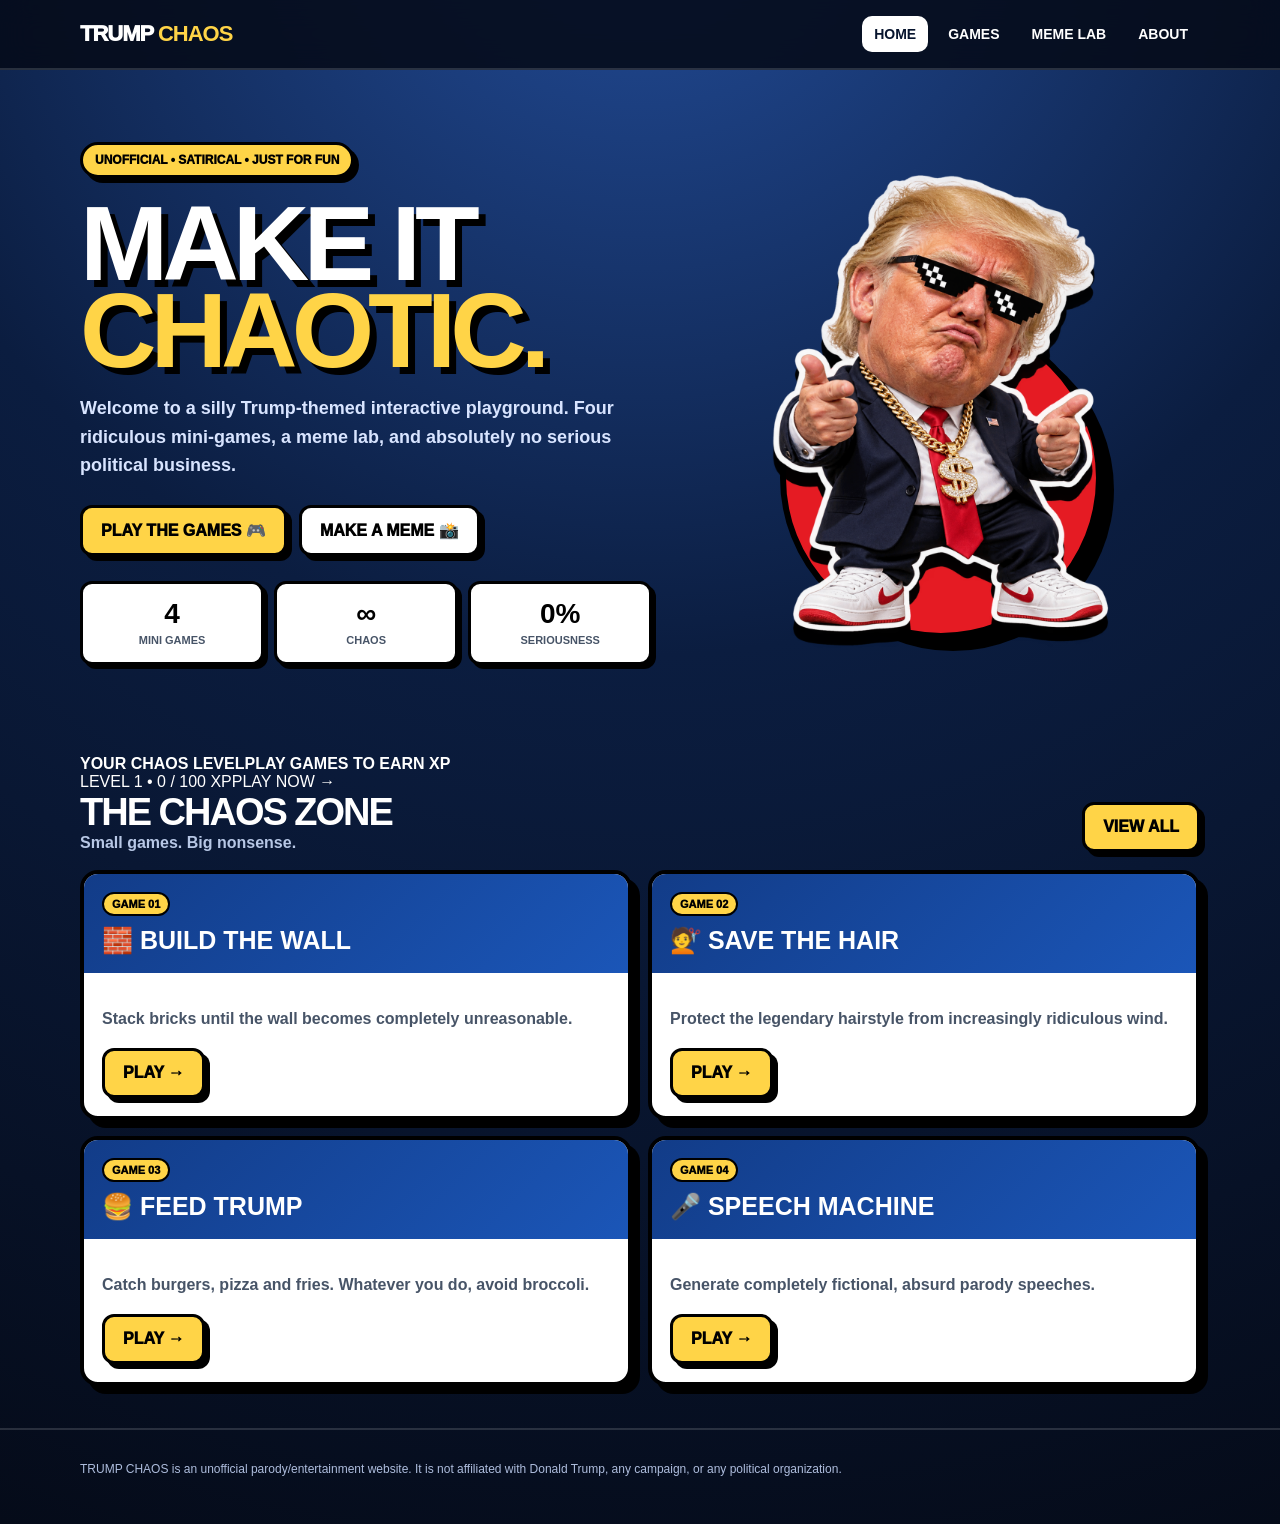
==== commit bb29fb3c: "Add XP tracking section and update footer Added a new section for user XP tracking and updated the f" ====
--- a/index.html
+++ b/index.html
@@ -2,10 +2,10 @@
 <nav class="nav"><div class="container navin"><a class="brand" href="index.html">TRUMP <b>CHAOS</b></a><button class="menu" type="button">MENU</button><div class="links"><a class="active" href="index.html">HOME</a><a href="games.html">GAMES</a><a href="meme.html">MEME LAB</a><a href="about.html">ABOUT</a></div></div></nav>
 <main>
 <section class="container hero"><div><span class="eyebrow">UNOFFICIAL • SATIRICAL • JUST FOR FUN</span><h1>MAKE IT<br><span>CHAOTIC.</span></h1><p>Welcome to a silly Trump-themed interactive playground. Four ridiculous mini-games, a meme lab, and absolutely no serious political business.</p><div class="actions"><a class="btn" href="games.html">PLAY THE GAMES 🎮</a><a class="btn white" href="meme.html">MAKE A MEME 📸</a></div><div class="statrow"><div class="stat"><strong>4</strong><span>MINI GAMES</span></div><div class="stat"><strong>∞</strong><span>CHAOS</span></div><div class="stat"><strong>0%</strong><span>SERIOUSNESS</span></div></div></div><div class="hero-art"><img src="assets/trump.png" alt="Humorous caricature of Donald Trump"></div></section>
-<section class="container section"><div class="section-head"><div><h2>THE CHAOS ZONE</h2><div class="sub">Small games. Big nonsense.</div></div><a class="btn" href="games.html">VIEW ALL</a></div><div class="grid">
+<section class="container section"><div class="xpbar"><div class="xp-top"><strong>YOUR CHAOS LEVEL</strong><strong>PLAY GAMES TO EARN XP</strong></div><div class="xp-track"><div id="homeXpFill"></div></div><div class="xp-bottom"><span id="homeRank">NOVICE CHAOS</span><a href="games.html">PLAY NOW →</a></div></div><div class="section-head"><div><h2>THE CHAOS ZONE</h2><div class="sub">Small games. Big nonsense.</div></div><a class="btn" href="games.html">VIEW ALL</a></div><div class="grid">
 <article class="card"><div class="cardtop"><span class="tag">GAME 01</span><h3>🧱 BUILD THE WALL</h3></div><div class="cardbody"><p>Stack bricks until the wall becomes completely unreasonable.</p><a class="btn" href="games.html#wall">PLAY →</a></div></article>
 <article class="card"><div class="cardtop"><span class="tag">GAME 02</span><h3>💇 SAVE THE HAIR</h3></div><div class="cardbody"><p>Protect the legendary hairstyle from increasingly ridiculous wind.</p><a class="btn" href="games.html#hair">PLAY →</a></div></article>
 <article class="card"><div class="cardtop"><span class="tag">GAME 03</span><h3>🍔 FEED TRUMP</h3></div><div class="cardbody"><p>Catch burgers, pizza and fries. Whatever you do, avoid broccoli.</p><a class="btn" href="games.html#feed">PLAY →</a></div></article>
 <article class="card"><div class="cardtop"><span class="tag">GAME 04</span><h3>🎤 SPEECH MACHINE</h3></div><div class="cardbody"><p>Generate completely fictional, absurd parody speeches.</p><a class="btn" href="games.html#speech">PLAY →</a></div></article>
 </div></section>
-</main><footer class="footer"><div class="container">TRUMP CHAOS is an unofficial parody/entertainment website. It is not affiliated with Donald Trump, any campaign, or any political organization.</div></footer><script src="app.js"></script></body></html>+</main><footer class="footer"><div class="container">TRUMP CHAOS is an unofficial parody/entertainment website. It is not affiliated with Donald Trump, any campaign, or any political organization.</div></footer><script src="app.js"></script><script>const x=Math.max(0,Number(loadLocal("trumpChaosXP","0"))||0);let l=1,n=100,r=x;while(r>=n){r-=n;l++;n=Math.round(100*Math.pow(1.18,l-1))}document.getElementById("homeXpFill").style.width=Math.min(100,r/n*100)+"%";document.getElementById("homeRank").textContent="LEVEL "+l+" • "+r+" / "+n+" XP";</script></body></html>
